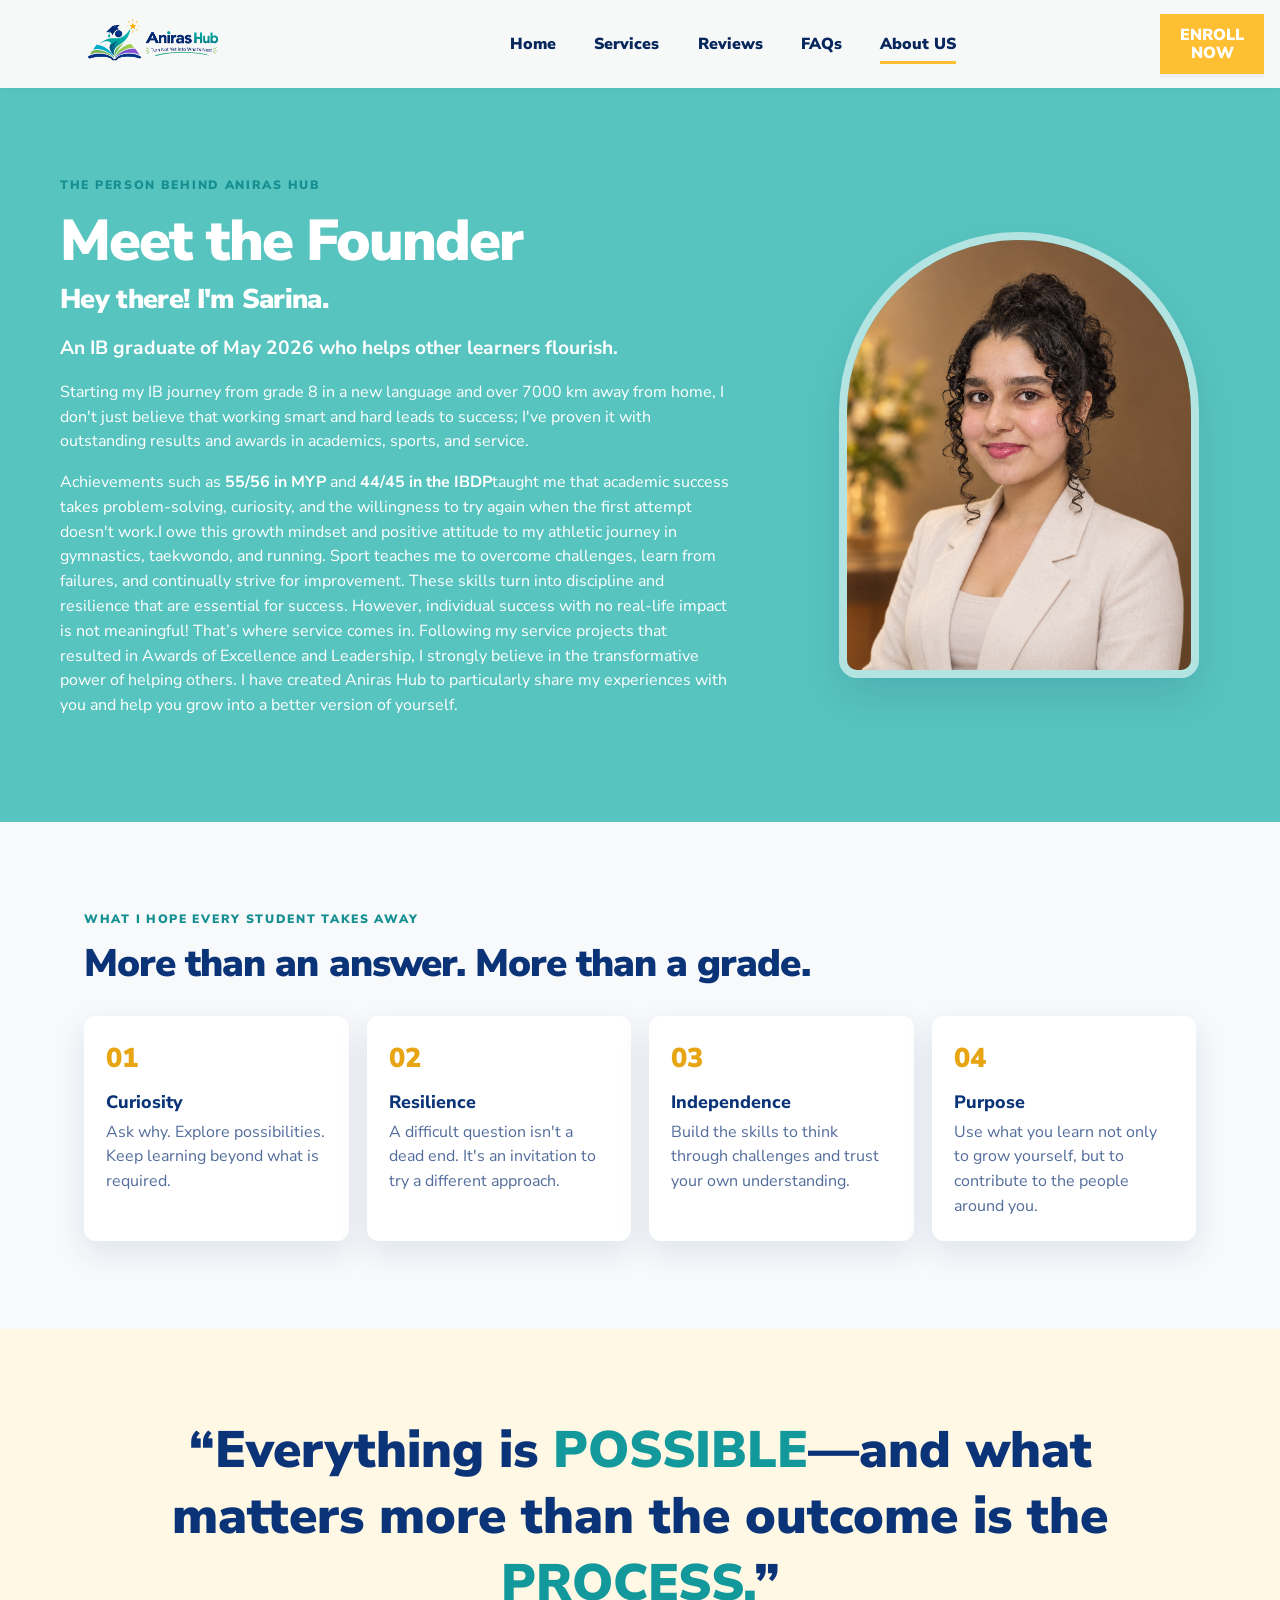
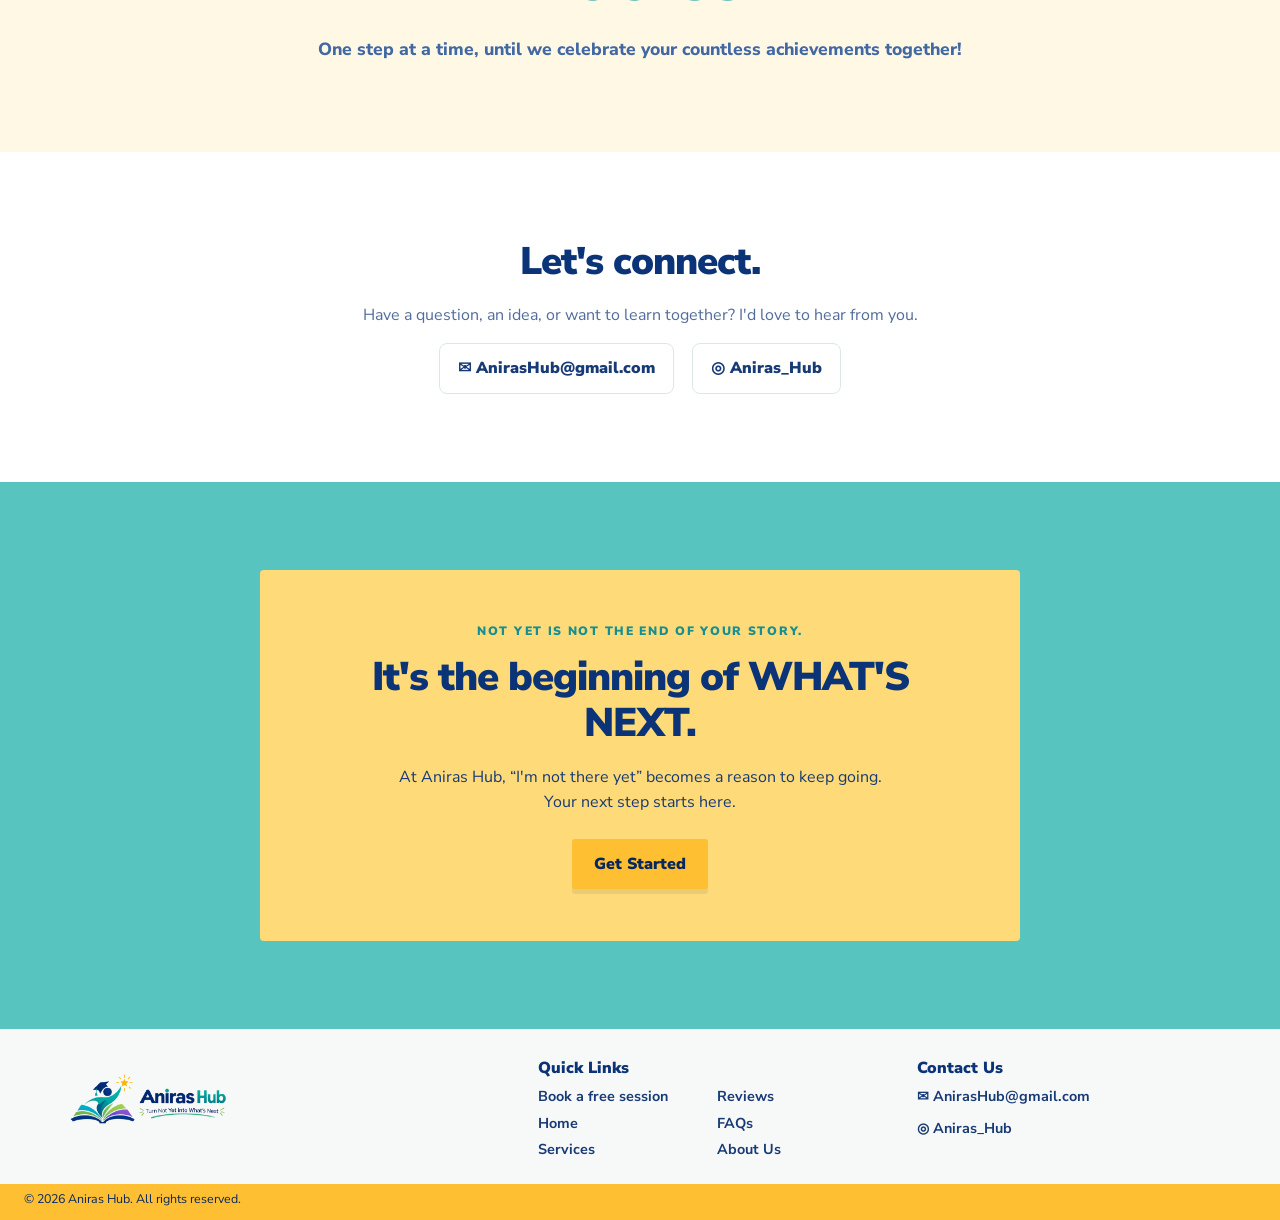
==== about.html @ 573480e0 "Update about.html" ====
<!doctype html>
<html lang="en"><head><meta charset="utf-8"><meta name="viewport" content="width=device-width, initial-scale=1"><meta name="description" content="Meet Sarina, founder of Aniras Hub, and discover the values behind the learning platform."><title>About Us | Aniras Hub</title><link rel="icon" href="assets/aniras-hub-logo.png"><link rel="preconnect" href="https://fonts.googleapis.com"><link rel="preconnect" href="https://fonts.gstatic.com" crossorigin><link href="https://fonts.googleapis.com/css2?family=Nunito+Sans:wght@400;500;600;700;800;900&display=swap" rel="stylesheet"><link rel="stylesheet" href="styles.css"><script src="script.js" defer></script></head><body><div id="site-header"></div><main>
<section class="about-hero section-pad"><div class="about-hero-copy"><p class="eyebrow">THE PERSON BEHIND ANIRAS HUB</p><h1>Meet the Founder</h1><h2>Hey there! I'm Sarina.</h2><p class="lead">An IB graduate of May 2026 who helps other learners flourish.</p><p>Starting my IB journey from grade 8 in a new language and over 7000 km away from home, I don't just believe that working smart and hard leads to success; I've proven it with outstanding results and awards in academics, sports, and service.</p><p>Achievements such as <strong>55/56 in MYP</strong> and <strong>44/45 in the IBDP</strong>taught me that academic success takes problem-solving, curiosity, and the willingness to try again when the first attempt doesn't work.I owe this growth mindset and positive attitude to my athletic journey in gymnastics, taekwondo, and running. Sport teaches me to overcome challenges, learn from failures, and continually strive for improvement. These skills turn into discipline and resilience that are essential for success. However, individual success with no real-life impact is not meaningful! That’s where service comes in. Following my service projects that resulted in Awards of Excellence and Leadership, I strongly believe in the transformative power of helping others. I have created Aniras Hub to particularly share my experiences with you and help you grow into a better version of yourself.</p></div><div class="founder-photo-frame"><!-- FOUNDER PHOTO: replace assets/founder-sarina.png with your preferred photo, or update this src. --><img src="assets/founder-sarina.png" alt="Sarina, founder of Aniras Hub"></div></section>
<section class="values-section section-pad"><div class="container"><p class="eyebrow">WHAT I HOPE EVERY STUDENT TAKES AWAY</p><h2>More than an answer. More than a grade.</h2><div class="values-grid"><article><span>01</span><h3>Curiosity</h3><p>Ask why. Explore possibilities. Keep learning beyond what is required.</p></article><article><span>02</span><h3>Resilience</h3><p>A difficult question isn't a dead end. It's an invitation to try a different approach.</p></article><article><span>03</span><h3>Independence</h3><p>Build the skills to think through challenges and trust your own understanding.</p></article><article><span>04</span><h3>Purpose</h3><p>Use what you learn not only to grow yourself, but to contribute to the people around you.</p></article></div></div></section>
<section class="quote-section section-pad"><div class="container"><p class="quote-large">“Everything is <span>POSSIBLE</span>—and what matters more than the outcome is the <span>PROCESS.</span>”</p><p class="quote-small">One step at a time, until we celebrate your countless achievements together!</p></div></section>
<section class="about-contact section-pad"><div class="container"><h2>Let's connect.</h2><p>Have a question, an idea, or want to learn together? I'd love to hear from you.</p><div class="contact-links"><a href="mailto:AnirasHub@gmail.com">✉ AnirasHub@gmail.com</a><a href="https://www.instagram.com/Aniras_Hub/" target="_blank" rel="noopener">◎ Aniras_Hub</a></div></div></section>
<section class="about-final-cta section-pad"><div class="cta-panel"><p class="eyebrow">NOT YET IS NOT THE END OF YOUR STORY.</p><h2>It's the beginning of WHAT'S NEXT.</h2><p>At Aniras Hub, “I'm not there yet” becomes a reason to keep going.<br> Your next step starts here.</p><a class="button button-yellow" href="https://forms.gle/1qeqk1FDT8qyGmPd8" target="_blank" rel="noopener">Get Started</a></div></section>
</main><div id="site-footer"></div></body></html>
---- styles.css ----
:root{--navy:#0b3478;--navy-dark:#08285d;--teal:#58c4bf;--teal-dark:#168f92;--yellow:#ffbf32;--yellow-hover:#e9a90e;--paper:#f7f8f8;--white:#fff;--ink:#183b76;--muted:#506b9b;--line:#dce7e8;--shadow:0 12px 32px rgba(9,47,104,.10);--radius:18px}*{box-sizing:border-box}html{scroll-behavior:smooth;scroll-padding-top:100px}body{margin:0;font-family:'Nunito Sans',Arial,sans-serif;color:var(--ink);line-height:1.55;background:#fff}img{max-width:100%;display:block}a{color:inherit}h1,h2,h3,p{margin-top:0}h1,h2,h3{line-height:1.16;color:var(--navy)}h1{font-size:clamp(2.25rem,4.5vw,4.25rem);font-weight:900;letter-spacing:-.035em;margin-bottom:1.2rem}h2{font-size:clamp(1.8rem,3vw,2.8rem);font-weight:900;letter-spacing:-.025em;margin-bottom:1.15rem}h3{font-size:1.12rem;font-weight:800;margin-bottom:.4rem}p{margin-bottom:1rem}.container{width:min(1160px,calc(100% - 48px));margin-inline:auto}.section-pad{padding:clamp(48px,7vw,88px) max(24px,calc((100vw - 1160px)/2))}.eyebrow{font-size:.76rem;letter-spacing:.14em;font-weight:900;color:var(--teal-dark);margin-bottom:.8rem}.eyebrow-light{color:#fff}.lead{font-size:1.2rem;font-weight:700}.button{display:inline-flex;justify-content:center;align-items:center;gap:.5rem;padding:13px 20px;border-radius:3px;font-weight:900;text-decoration:none;text-align:center;line-height:1.25;transition:background .2s ease,transform .2s ease,box-shadow .2s ease;border:2px solid transparent;cursor:pointer}.button:hover,.button:focus-visible{transform:translateY(-2px)}.button-yellow{background:var(--yellow);color:var(--navy-dark);box-shadow:0 5px 0 rgba(8,40,93,.08)}.button-yellow:hover,.button-yellow:focus-visible{background:var(--yellow-hover)}.button-outline{border-color:rgba(255,255,255,.9);color:#fff;background:transparent}.button-outline:hover,.button-outline:focus-visible{background:rgba(255,255,255,.16)}.button-row{display:flex;gap:12px;flex-wrap:wrap;margin-top:1.6rem}
/* Shared header and footer are inserted by script.js. */
.site-header{background:var(--paper);position:sticky;top:0;z-index:50;box-shadow:0 2px 8px rgba(0,0,0,.025)}.nav-inner{width:min(1280px,calc(100% - 32px));min-height:88px;margin:auto;display:flex;align-items:center;justify-content:space-between;gap:24px}.brand{display:flex;align-items:center;flex:0 1 290px;min-width:145px}.brand img{width:100%;max-width:275px;max-height:76px;object-fit:contain}.nav-links{display:flex;align-items:center;gap:clamp(16px,3vw,42px)}.nav-links a{position:relative;text-decoration:none;color:var(--navy-dark);font-size:1rem;font-weight:900;padding:12px 0;white-space:nowrap}.nav-links a::after{content:"";position:absolute;left:0;right:0;bottom:4px;height:3px;background:var(--yellow);transform:scaleX(0);transform-origin:left;transition:transform .2s ease}.nav-links a:hover::after,.nav-links a:focus-visible::after,.nav-links a[aria-current="page"]::after{transform:scaleX(1)}.nav-enroll{background:var(--yellow);color:#fff;text-decoration:none;font-weight:900;line-height:1.15;text-align:center;padding:12px 16px;min-width:104px;transition:background .2s ease;box-shadow:0 4px 0 rgba(8,40,93,.04)}.nav-enroll:hover,.nav-enroll:focus-visible{background:var(--yellow-hover)}.menu-toggle{display:none;background:none;border:0;color:var(--navy);font-size:1.8rem;cursor:pointer}.site-footer{background:var(--paper);border-bottom:6px solid var(--yellow)}.footer-inner{width:min(1280px,calc(100% - 48px));margin:auto;display:grid;grid-template-columns:1.4fr 1fr 1fr;gap:40px;padding:30px 0 24px;align-items:start}.footer-brand img{width:250px;max-height:90px;object-fit:contain}.footer-column h2{font-size:1rem;margin:0 0 8px;letter-spacing:0}.footer-links{display:grid;grid-template-columns:repeat(2,minmax(100px,1fr));gap:4px 18px}.footer-column a{font-size:.9rem;text-decoration:none;font-weight:700}.footer-column a:hover{text-decoration:underline;color:var(--teal-dark)}.contact-list{display:grid;gap:9px}.copyright{background:var(--yellow);color:var(--navy-dark);font-size:.78rem;padding:5px max(24px,calc((100vw - 1280px)/2));margin:0}
/* Home */.hero{background:var(--teal);color:#fff;position:relative;overflow:hidden}.home-hero{min-height:445px;display:grid;grid-template-columns:1.15fr .85fr;align-items:center;padding:58px max(24px,calc((100vw - 1200px)/2));gap:20px}.hero-copy{position:relative;z-index:2;max-width:700px}.hero-copy h1{color:#fff;font-size:clamp(2.2rem,4.2vw,3.7rem)}.hero-copy h1 span{color:#fff}.hero-copy p{max-width:650px}.hero-emphasis{font-size:1.08rem;font-weight:800;margin-top:1.35rem}.hero-photo-wrap{position:relative;align-self:stretch;min-height:330px;margin-right:calc((min(1200px,100vw - 48px) - 100vw)/2);overflow:hidden}.hero-photo-wrap::before{content:"";position:absolute;inset:0;z-index:1;pointer-events:none;background:linear-gradient(90deg,var(--teal) 0%,rgba(88,196,191,.68) 13%,rgba(88,196,191,.08) 48%,rgba(88,196,191,.05) 80%,var(--teal) 100%),linear-gradient(0deg,rgba(88,196,191,.35),transparent 30%,transparent 70%,rgba(88,196,191,.25))}.hero-photo{width:100%;height:100%;position:absolute;inset:0;object-fit:cover;object-position:center;mix-blend-mode:multiply;opacity:.94}.split-section{display:grid;grid-template-columns:1fr 1fr;gap:clamp(36px,8vw,100px);width:min(1160px,100%);margin:auto}.split-section h2{font-size:clamp(2rem,3.2vw,2.8rem)}.audience-item{margin:0 0 1.25rem}.audience-item h3{color:#2857a0;margin-bottom:.15rem}.audience-item p,.steps p{color:#3f67a5;margin-bottom:0;line-height:1.45}.section-intro{color:#f0a915;font-weight:700}.steps{padding:0;margin:20px 0 24px;list-style:none;display:grid;gap:20px}.steps li{display:grid;grid-template-columns:30px 1fr;gap:12px}.step-number{background:var(--navy);color:#fff;font-weight:900;font-size:1.1rem;text-align:center;height:30px;line-height:30px}.steps h3{color:#2857a0;margin-bottom:.2rem}.benefits-section{background:var(--teal);color:#fff}.benefits-section h2{color:#fff}.benefit-grid{display:grid;grid-template-columns:repeat(4,1fr);gap:18px;margin:26px 0 20px}.benefit-card{background:#fff;color:#3e65a0;padding:22px 18px 24px;text-align:center;min-height:210px;box-shadow:0 6px 18px rgba(8,40,93,.05)}.benefit-card h3{font-size:1.02rem;min-height:48px}.benefit-card p{margin-bottom:0;line-height:1.45}.benefit-icon{display:block;font-size:1.65rem;margin-bottom:8px}.tutor-link{font-weight:800;margin:14px 10px 4px}.tutor-link a{color:#fff;text-decoration:underline;text-decoration-color:var(--yellow);text-decoration-thickness:2px}.brand-line{font-weight:800;margin:0 10px}.final-cta{display:flex;align-items:center;justify-content:space-between;gap:30px}.final-cta h2{margin-bottom:12px}.final-cta p{margin-bottom:0}.final-cta .eyebrow{color:#e7a514}
/* Services */.page-hero{background:var(--teal);color:white;text-align:center;padding:65px 24px 72px}.page-hero h1{color:white;max-width:900px;margin-inline:auto}.page-hero>p:not(.eyebrow){max-width:750px;margin-inline:auto;font-size:1.08rem}.services-grid{display:grid;grid-template-columns:repeat(3,1fr);gap:24px;align-items:stretch}.service-card{background:#fff6d9;border:1px solid #f7d36b;border-radius:12px;padding:26px 25px;box-shadow:var(--shadow)}.service-card-head{display:flex;gap:10px;align-items:center;border-bottom:2px solid var(--yellow);padding-bottom:15px;margin-bottom:15px}.service-card-head>span{font-size:1.6rem}.service-card h2{font-size:1.25rem;margin:0}.service-card ul{margin:0;padding-left:22px;color:#345d9d}.service-card li{padding:3px 0}.support-cta{background:var(--teal);text-align:center;color:#fff}.support-cta h2{color:#fff}.support-cta p:not(.eyebrow){max-width:780px;margin:0 auto 24px}
/* Reviews */.review-hero{background:var(--teal);text-align:center;color:#fff;padding:68px 24px 76px}.review-hero h1{color:#fff}.review-hero p:not(.eyebrow){max-width:720px;margin:0 auto 8px}.review-carousel-section{max-width:1200px;margin:auto}.carousel-heading{display:flex;justify-content:space-between;align-items:end;gap:20px;margin-bottom:24px}.carousel-heading h2{margin-bottom:0}.carousel-controls{display:flex;gap:10px}.arrow-button{width:46px;height:46px;border:2px solid var(--navy);border-radius:50%;background:#fff;color:var(--navy);font-size:1.5rem;cursor:pointer;transition:background .2s,color .2s}.arrow-button:hover,.arrow-button:focus-visible{background:var(--navy);color:#fff}.review-viewport{overflow:hidden;touch-action:pan-y;cursor:grab}.review-viewport:active{cursor:grabbing}.review-track{display:grid;grid-template-columns:repeat(2,minmax(0,1fr));gap:24px;transition:transform .42s ease}.review-card{position:relative;border:2px dashed var(--teal);border-radius:18px;padding:34px 32px;min-height:250px;background:#fff;box-shadow:var(--shadow);display:flex;flex-direction:column;justify-content:center}.quote-mark{position:absolute;top:2px;left:16px;font-family:Georgia,serif;font-size:4rem;color:var(--teal);line-height:1}.review-card>p:not(.review-author){font-size:1.08rem;line-height:1.65}.review-author{font-weight:900;color:var(--navy);margin:8px 0 0 auto}.review-placeholder{background:#f7fbfb}.review-placeholder h3{font-size:1.4rem;margin-top:22px}.review-placeholder a{color:var(--navy);font-weight:900}.carousel-hint{font-size:.86rem;color:var(--muted);margin-top:14px}.review-invite{background:var(--teal);color:#fff;text-align:center}.review-invite h2{color:#fff}.review-invite p:not(.eyebrow){max-width:650px;margin:0 auto 24px}.review-bottom-cta{text-align:center}.review-bottom-cta h2{max-width:760px;margin-inline:auto}.review-bottom-cta p{margin-bottom:22px}
/* FAQs */.faq-hero{background:var(--teal);text-align:center;color:#fff;padding:62px 24px 55px}.faq-hero h1{color:#fff}.faq-list{max-width:960px;padding-top:44px;padding-bottom:80px}.faq-item{border-bottom:1px solid rgba(9,52,120,.14);padding:8px 0}.faq-item summary{cursor:pointer;list-style:none;position:relative;display:block;padding:12px 44px 12px 16px;background:#fff8e5;color:var(--navy);font-weight:900;border-radius:12px;transition:background .2s}.faq-item summary::-webkit-details-marker{display:none}.faq-item summary::after{content:"+";position:absolute;right:16px;top:50%;transform:translateY(-50%);font-size:1.45rem;color:#c28a00}.faq-item[open] summary{background:var(--yellow)}.faq-item[open] summary::after{content:"−"}.faq-answer{padding:16px 20px 18px;color:#3e6195}.faq-answer p:last-child{margin-bottom:0}.faq-answer a{color:var(--navy);font-weight:900;text-decoration-color:var(--yellow);text-decoration-thickness:2px}
/* About */.about-hero{background:var(--teal);color:#fff;display:grid;grid-template-columns:1.25fr .75fr;align-items:center;gap:clamp(32px,7vw,90px)}.about-hero h1,.about-hero h2{color:#fff}.about-hero h1{margin-bottom:.6rem}.about-hero h2{font-size:1.7rem}.about-hero p{max-width:740px}.founder-photo-frame{border:8px solid rgba(255,255,255,.55);border-radius:180px 180px 18px 18px;overflow:hidden;max-width:360px;justify-self:center;box-shadow:0 20px 40px rgba(8,40,93,.12)}.founder-photo-frame img{width:100%;aspect-ratio:4/5;object-fit:cover;object-position:center top}.about-story{background:#fff}.narrow-copy{max-width:850px}.narrow-copy h2{max-width:650px}.narrow-copy p{font-size:1.07rem;color:#3e6195}.quote-section{background:#fff8e5;text-align:center}.quote-large{font-size:clamp(1.8rem,4vw,3.2rem);font-weight:900;color:var(--navy);line-height:1.3;max-width:950px;margin:0 auto 20px}.quote-large span{color:#13999b}.quote-small{font-size:1.1rem;font-weight:800;color:#4168a3;margin-bottom:0}.values-section{background:#f7f9fb}.values-grid{display:grid;grid-template-columns:repeat(4,1fr);gap:18px;margin-top:30px}.values-grid article{background:#fff;border-radius:12px;padding:22px;box-shadow:var(--shadow)}.values-grid article>span{color:#e7a514;font-size:1.7rem;font-weight:900}.values-grid h3{margin-top:12px}.values-grid p{color:#526c9b;margin-bottom:0}.about-contact{text-align:center}.about-contact p{color:#526c9b}.contact-links{display:flex;justify-content:center;gap:18px;flex-wrap:wrap}.contact-links a{font-weight:900;text-decoration:none;border:1px solid var(--line);padding:12px 18px;border-radius:8px}.contact-links a:hover{background:#f3f9f9}.about-final-cta{background:var(--teal);text-align:center}.cta-panel{max-width:760px;margin:auto;background:#ffda78;padding:clamp(28px,5vw,52px);border-radius:4px}.cta-panel h2{font-size:clamp(1.7rem,3.5vw,2.5rem)}.cta-panel p:not(.eyebrow){max-width:580px;margin:0 auto 24px}
@media(max-width:950px){.nav-inner{min-height:76px}.brand{flex-basis:220px}.brand img{max-width:220px}.nav-links{gap:18px}.nav-links a{font-size:.92rem}.home-hero{grid-template-columns:1fr .72fr}.hero-photo-wrap{margin-right:-24px}.benefit-grid{grid-template-columns:repeat(2,1fr)}.services-grid{gap:14px}.service-card{padding:20px 18px}.footer-inner{grid-template-columns:1fr 1fr}.footer-brand{grid-column:1/-1}.footer-brand img{max-width:220px}.values-grid{grid-template-columns:repeat(2,1fr)}}
@media(max-width:700px){.container{width:min(100% - 36px,560px)}.nav-inner{width:calc(100% - 28px);min-height:72px;gap:10px}.brand{flex:1 1 auto;max-width:220px}.brand img{max-width:200px;max-height:62px}.menu-toggle{display:block;order:3}.nav-enroll{font-size:.78rem;min-width:84px;padding:10px}.nav-links{display:none;position:absolute;top:100%;left:0;right:0;background:var(--paper);padding:12px 22px 22px;box-shadow:0 12px 18px rgba(0,0,0,.08);flex-direction:column;align-items:stretch;gap:0}.nav-links.is-open{display:flex}.nav-links a{padding:13px 4px;font-size:1rem}.nav-links a::after{bottom:6px;right:auto;width:54px}.home-hero{display:flex;flex-direction:column;align-items:stretch;padding:42px 22px 0;gap:22px}.hero-copy h1{font-size:clamp(2.1rem,9vw,3rem)}.hero-photo-wrap{height:260px;min-height:260px;margin:0 -22px}.hero-photo-wrap::before{background:linear-gradient(180deg,var(--teal) 0%,rgba(88,196,191,.08) 28%,rgba(88,196,191,.02) 65%,var(--teal) 100%),linear-gradient(90deg,rgba(88,196,191,.15),transparent 20%,transparent 80%,rgba(88,196,191,.15))}.hero-photo{mix-blend-mode:multiply}.button-row{align-items:stretch}.button-row .button{flex:1 1 190px}.split-section{grid-template-columns:1fr;gap:38px;padding:46px 22px}.benefits-section{padding:46px 22px}.benefit-grid{grid-template-columns:1fr 1fr;gap:12px}.benefit-card{padding:18px 12px;min-height:0}.benefit-card h3{font-size:.96rem;min-height:0}.final-cta{align-items:flex-start;flex-direction:column;padding:48px 22px}.footer-inner{width:calc(100% - 36px);grid-template-columns:1fr 1fr;gap:24px 16px;padding:26px 0}.footer-brand{grid-column:1/-1}.footer-brand img{max-width:205px}.footer-links{grid-template-columns:1fr;gap:7px}.footer-column h2{font-size:.98rem}.footer-column a{font-size:.83rem;overflow-wrap:anywhere}.copyright{padding:6px 18px}.page-hero,.review-hero{padding:48px 20px}.services-grid{grid-template-columns:1fr;padding-top:34px;padding-bottom:42px}.service-card{padding:24px}.support-cta{padding:48px 22px}.carousel-heading{align-items:start}.carousel-heading h2{font-size:1.7rem}.review-track{grid-template-columns:repeat(2, minmax(82vw,1fr));gap:14px}.review-card{padding:34px 22px 24px;min-height:285px}.review-card>p:not(.review-author){font-size:1rem}.review-carousel-section{padding:46px 18px}.arrow-button{width:40px;height:40px}.review-invite,.review-bottom-cta{padding:48px 22px}.faq-list{padding:30px 18px 58px}.faq-item summary{font-size:.96rem;padding:13px 42px 13px 13px}.faq-answer{padding:14px 12px}.about-hero{grid-template-columns:1fr;padding:46px 22px;gap:26px}.about-hero-copy{order:1}.founder-photo-frame{order:0;width:min(250px,75%)}.about-story,.quote-section,.values-section,.about-contact,.about-final-cta{padding:46px 22px}.values-grid{grid-template-columns:1fr}.contact-links{flex-direction:column;align-items:stretch}.cta-panel{padding:30px 20px}}
@media(prefers-reduced-motion:reduce){html{scroll-behavior:auto}*,*::before,*::after{transition:none!important;animation:none!important}}
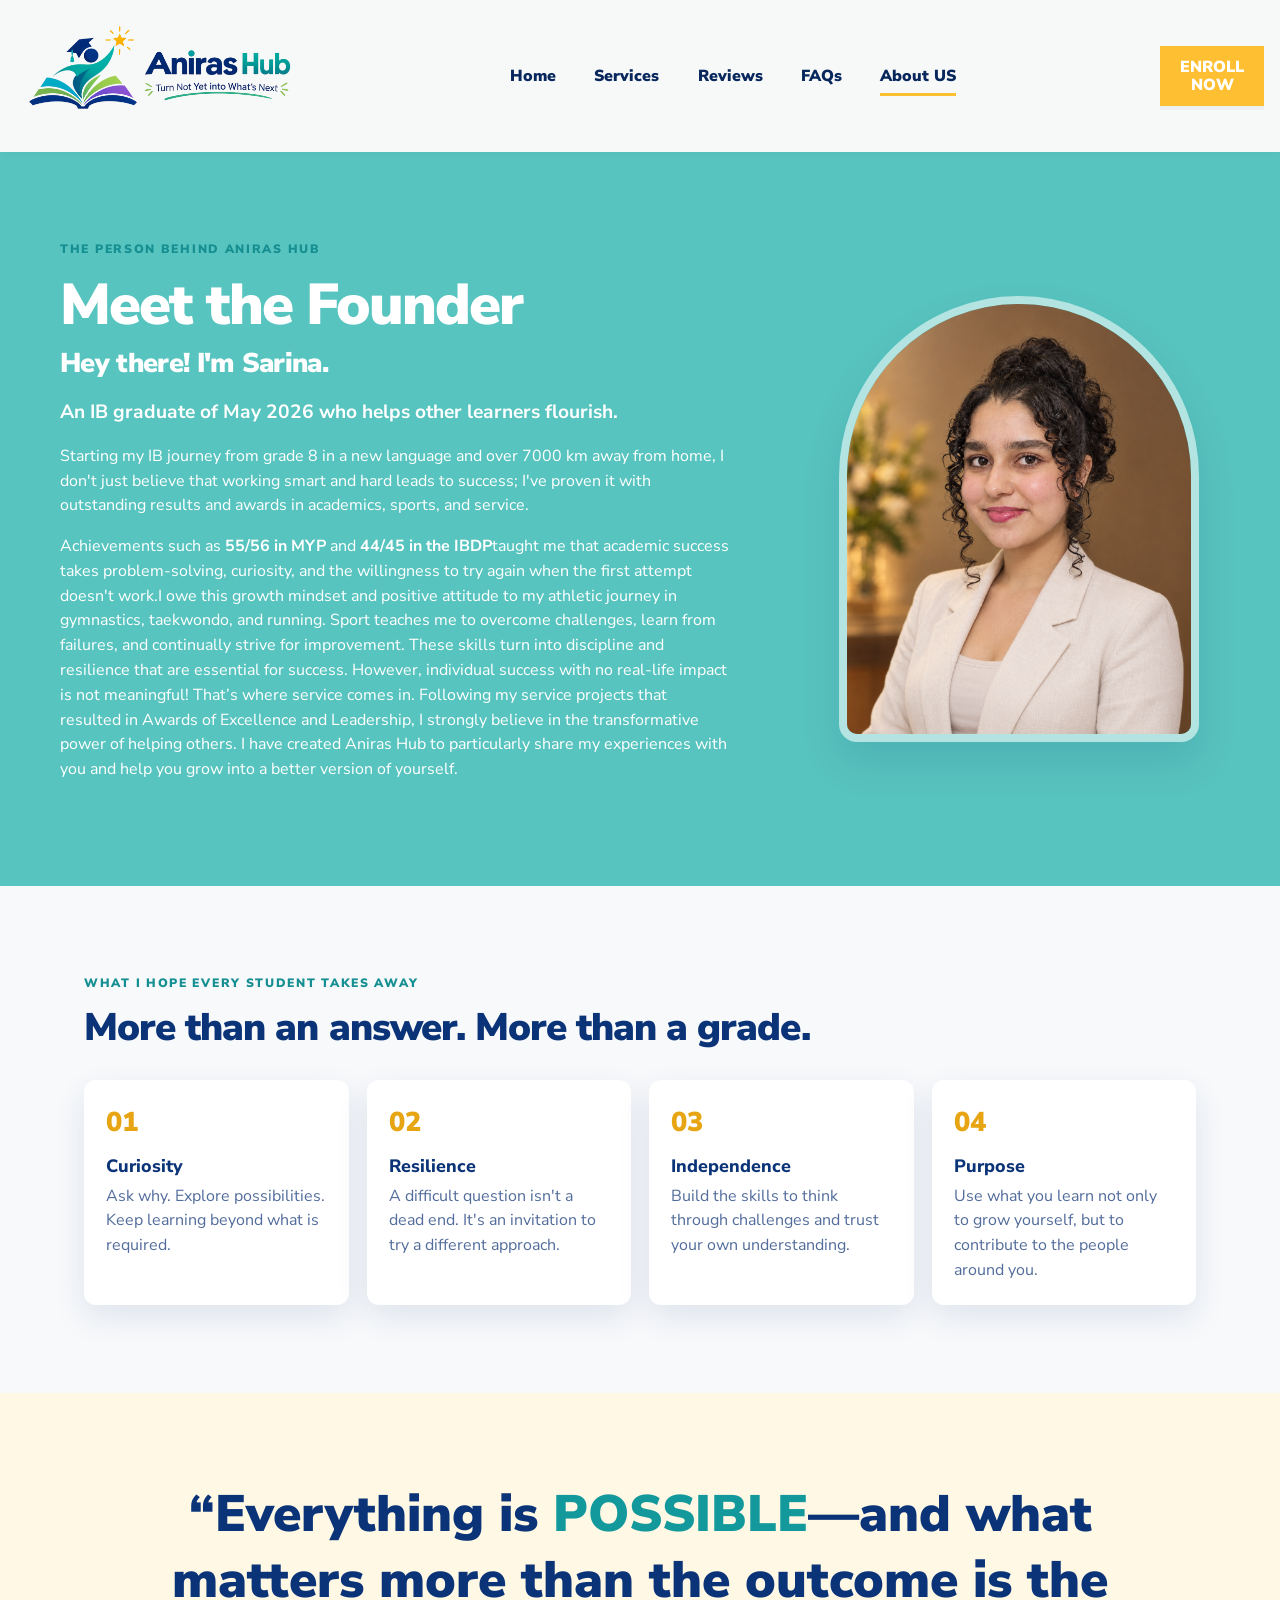
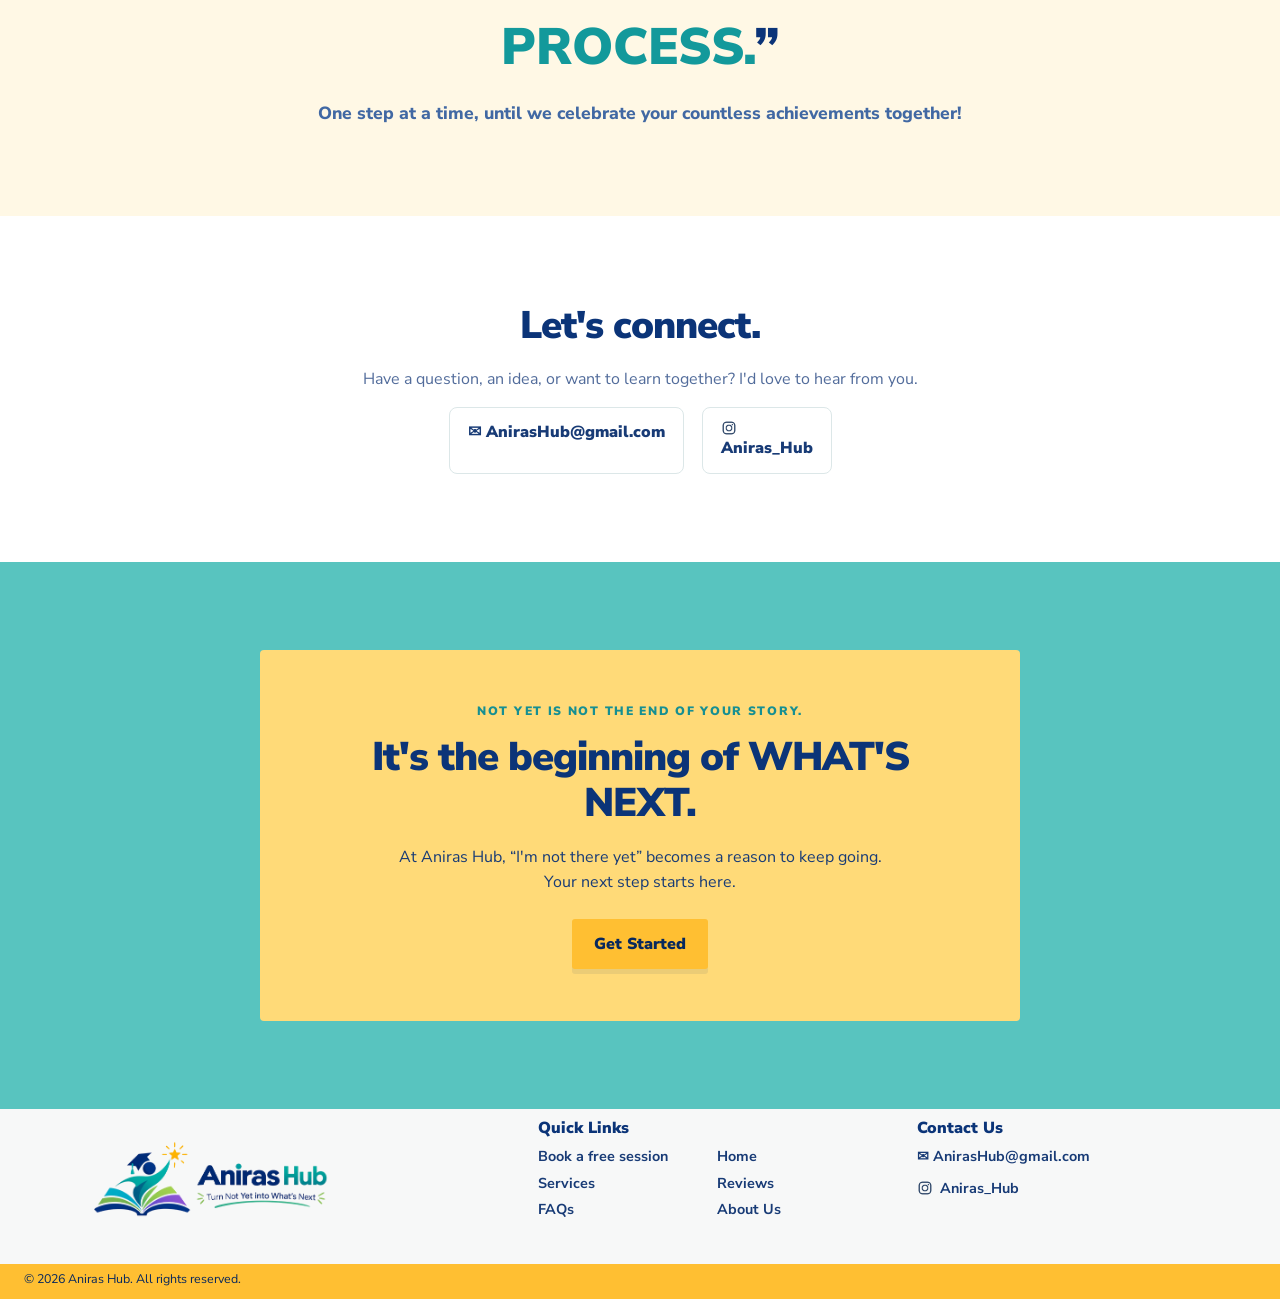
==== commit fc56c194: "Update about.html" ====
--- a/about.html
+++ b/about.html
@@ -3,6 +3,32 @@
 <section class="about-hero section-pad"><div class="about-hero-copy"><p class="eyebrow">THE PERSON BEHIND ANIRAS HUB</p><h1>Meet the Founder</h1><h2>Hey there! I'm Sarina.</h2><p class="lead">An IB graduate of May 2026 who helps other learners flourish.</p><p>Starting my IB journey from grade 8 in a new language and over 7000 km away from home, I don't just believe that working smart and hard leads to success; I've proven it with outstanding results and awards in academics, sports, and service.</p><p>Achievements such as <strong>55/56 in MYP</strong> and <strong>44/45 in the IBDP</strong>taught me that academic success takes problem-solving, curiosity, and the willingness to try again when the first attempt doesn't work.I owe this growth mindset and positive attitude to my athletic journey in gymnastics, taekwondo, and running. Sport teaches me to overcome challenges, learn from failures, and continually strive for improvement. These skills turn into discipline and resilience that are essential for success. However, individual success with no real-life impact is not meaningful! That’s where service comes in. Following my service projects that resulted in Awards of Excellence and Leadership, I strongly believe in the transformative power of helping others. I have created Aniras Hub to particularly share my experiences with you and help you grow into a better version of yourself.</p></div><div class="founder-photo-frame"><!-- FOUNDER PHOTO: replace assets/founder-sarina.png with your preferred photo, or update this src. --><img src="assets/founder-sarina.png" alt="Sarina, founder of Aniras Hub"></div></section>
 <section class="values-section section-pad"><div class="container"><p class="eyebrow">WHAT I HOPE EVERY STUDENT TAKES AWAY</p><h2>More than an answer. More than a grade.</h2><div class="values-grid"><article><span>01</span><h3>Curiosity</h3><p>Ask why. Explore possibilities. Keep learning beyond what is required.</p></article><article><span>02</span><h3>Resilience</h3><p>A difficult question isn't a dead end. It's an invitation to try a different approach.</p></article><article><span>03</span><h3>Independence</h3><p>Build the skills to think through challenges and trust your own understanding.</p></article><article><span>04</span><h3>Purpose</h3><p>Use what you learn not only to grow yourself, but to contribute to the people around you.</p></article></div></div></section>
 <section class="quote-section section-pad"><div class="container"><p class="quote-large">“Everything is <span>POSSIBLE</span>—and what matters more than the outcome is the <span>PROCESS.</span>”</p><p class="quote-small">One step at a time, until we celebrate your countless achievements together!</p></div></section>
-<section class="about-contact section-pad"><div class="container"><h2>Let's connect.</h2><p>Have a question, an idea, or want to learn together? I'd love to hear from you.</p><div class="contact-links"><a href="mailto:AnirasHub@gmail.com">✉ AnirasHub@gmail.com</a><a href="https://www.instagram.com/Aniras_Hub/" target="_blank" rel="noopener">◎ Aniras_Hub</a></div></div></section>
+
+  
+<section class="about-contact section-pad">
+    <div class="container">
+        <h2>Let's connect.</h2>
+        <p>Have a question, an idea, or want to learn together? I'd love to hear from you.</p>
+
+        <div class="contact-links">
+            <a href="mailto:AnirasHub@gmail.com">
+                ✉ AnirasHub@gmail.com
+            </a>
+
+            <a href="https://www.instagram.com/Aniras_Hub/"
+               target="_blank"
+               rel="noopener">
+                <img
+                    src="assets/insta-logo.png"
+                    alt=""
+                    class="instagram-icon"
+                >
+                <span>Aniras_Hub</span>
+            </a>
+        </div>
+    </div>
+</section>
+
+  
 <section class="about-final-cta section-pad"><div class="cta-panel"><p class="eyebrow">NOT YET IS NOT THE END OF YOUR STORY.</p><h2>It's the beginning of WHAT'S NEXT.</h2><p>At Aniras Hub, “I'm not there yet” becomes a reason to keep going.<br> Your next step starts here.</p><a class="button button-yellow" href="https://forms.gle/1qeqk1FDT8qyGmPd8" target="_blank" rel="noopener">Get Started</a></div></section>
 </main><div id="site-footer"></div></body></html>
--- a/styles.css
+++ b/styles.css
@@ -1,11 +1,1387 @@
-:root{--navy:#0b3478;--navy-dark:#08285d;--teal:#58c4bf;--teal-dark:#168f92;--yellow:#ffbf32;--yellow-hover:#e9a90e;--paper:#f7f8f8;--white:#fff;--ink:#183b76;--muted:#506b9b;--line:#dce7e8;--shadow:0 12px 32px rgba(9,47,104,.10);--radius:18px}*{box-sizing:border-box}html{scroll-behavior:smooth;scroll-padding-top:100px}body{margin:0;font-family:'Nunito Sans',Arial,sans-serif;color:var(--ink);line-height:1.55;background:#fff}img{max-width:100%;display:block}a{color:inherit}h1,h2,h3,p{margin-top:0}h1,h2,h3{line-height:1.16;color:var(--navy)}h1{font-size:clamp(2.25rem,4.5vw,4.25rem);font-weight:900;letter-spacing:-.035em;margin-bottom:1.2rem}h2{font-size:clamp(1.8rem,3vw,2.8rem);font-weight:900;letter-spacing:-.025em;margin-bottom:1.15rem}h3{font-size:1.12rem;font-weight:800;margin-bottom:.4rem}p{margin-bottom:1rem}.container{width:min(1160px,calc(100% - 48px));margin-inline:auto}.section-pad{padding:clamp(48px,7vw,88px) max(24px,calc((100vw - 1160px)/2))}.eyebrow{font-size:.76rem;letter-spacing:.14em;font-weight:900;color:var(--teal-dark);margin-bottom:.8rem}.eyebrow-light{color:#fff}.lead{font-size:1.2rem;font-weight:700}.button{display:inline-flex;justify-content:center;align-items:center;gap:.5rem;padding:13px 20px;border-radius:3px;font-weight:900;text-decoration:none;text-align:center;line-height:1.25;transition:background .2s ease,transform .2s ease,box-shadow .2s ease;border:2px solid transparent;cursor:pointer}.button:hover,.button:focus-visible{transform:translateY(-2px)}.button-yellow{background:var(--yellow);color:var(--navy-dark);box-shadow:0 5px 0 rgba(8,40,93,.08)}.button-yellow:hover,.button-yellow:focus-visible{background:var(--yellow-hover)}.button-outline{border-color:rgba(255,255,255,.9);color:#fff;background:transparent}.button-outline:hover,.button-outline:focus-visible{background:rgba(255,255,255,.16)}.button-row{display:flex;gap:12px;flex-wrap:wrap;margin-top:1.6rem}
-/* Shared header and footer are inserted by script.js. */
-.site-header{background:var(--paper);position:sticky;top:0;z-index:50;box-shadow:0 2px 8px rgba(0,0,0,.025)}.nav-inner{width:min(1280px,calc(100% - 32px));min-height:88px;margin:auto;display:flex;align-items:center;justify-content:space-between;gap:24px}.brand{display:flex;align-items:center;flex:0 1 290px;min-width:145px}.brand img{width:100%;max-width:275px;max-height:76px;object-fit:contain}.nav-links{display:flex;align-items:center;gap:clamp(16px,3vw,42px)}.nav-links a{position:relative;text-decoration:none;color:var(--navy-dark);font-size:1rem;font-weight:900;padding:12px 0;white-space:nowrap}.nav-links a::after{content:"";position:absolute;left:0;right:0;bottom:4px;height:3px;background:var(--yellow);transform:scaleX(0);transform-origin:left;transition:transform .2s ease}.nav-links a:hover::after,.nav-links a:focus-visible::after,.nav-links a[aria-current="page"]::after{transform:scaleX(1)}.nav-enroll{background:var(--yellow);color:#fff;text-decoration:none;font-weight:900;line-height:1.15;text-align:center;padding:12px 16px;min-width:104px;transition:background .2s ease;box-shadow:0 4px 0 rgba(8,40,93,.04)}.nav-enroll:hover,.nav-enroll:focus-visible{background:var(--yellow-hover)}.menu-toggle{display:none;background:none;border:0;color:var(--navy);font-size:1.8rem;cursor:pointer}.site-footer{background:var(--paper);border-bottom:6px solid var(--yellow)}.footer-inner{width:min(1280px,calc(100% - 48px));margin:auto;display:grid;grid-template-columns:1.4fr 1fr 1fr;gap:40px;padding:30px 0 24px;align-items:start}.footer-brand img{width:250px;max-height:90px;object-fit:contain}.footer-column h2{font-size:1rem;margin:0 0 8px;letter-spacing:0}.footer-links{display:grid;grid-template-columns:repeat(2,minmax(100px,1fr));gap:4px 18px}.footer-column a{font-size:.9rem;text-decoration:none;font-weight:700}.footer-column a:hover{text-decoration:underline;color:var(--teal-dark)}.contact-list{display:grid;gap:9px}.copyright{background:var(--yellow);color:var(--navy-dark);font-size:.78rem;padding:5px max(24px,calc((100vw - 1280px)/2));margin:0}
-/* Home */.hero{background:var(--teal);color:#fff;position:relative;overflow:hidden}.home-hero{min-height:445px;display:grid;grid-template-columns:1.15fr .85fr;align-items:center;padding:58px max(24px,calc((100vw - 1200px)/2));gap:20px}.hero-copy{position:relative;z-index:2;max-width:700px}.hero-copy h1{color:#fff;font-size:clamp(2.2rem,4.2vw,3.7rem)}.hero-copy h1 span{color:#fff}.hero-copy p{max-width:650px}.hero-emphasis{font-size:1.08rem;font-weight:800;margin-top:1.35rem}.hero-photo-wrap{position:relative;align-self:stretch;min-height:330px;margin-right:calc((min(1200px,100vw - 48px) - 100vw)/2);overflow:hidden}.hero-photo-wrap::before{content:"";position:absolute;inset:0;z-index:1;pointer-events:none;background:linear-gradient(90deg,var(--teal) 0%,rgba(88,196,191,.68) 13%,rgba(88,196,191,.08) 48%,rgba(88,196,191,.05) 80%,var(--teal) 100%),linear-gradient(0deg,rgba(88,196,191,.35),transparent 30%,transparent 70%,rgba(88,196,191,.25))}.hero-photo{width:100%;height:100%;position:absolute;inset:0;object-fit:cover;object-position:center;mix-blend-mode:multiply;opacity:.94}.split-section{display:grid;grid-template-columns:1fr 1fr;gap:clamp(36px,8vw,100px);width:min(1160px,100%);margin:auto}.split-section h2{font-size:clamp(2rem,3.2vw,2.8rem)}.audience-item{margin:0 0 1.25rem}.audience-item h3{color:#2857a0;margin-bottom:.15rem}.audience-item p,.steps p{color:#3f67a5;margin-bottom:0;line-height:1.45}.section-intro{color:#f0a915;font-weight:700}.steps{padding:0;margin:20px 0 24px;list-style:none;display:grid;gap:20px}.steps li{display:grid;grid-template-columns:30px 1fr;gap:12px}.step-number{background:var(--navy);color:#fff;font-weight:900;font-size:1.1rem;text-align:center;height:30px;line-height:30px}.steps h3{color:#2857a0;margin-bottom:.2rem}.benefits-section{background:var(--teal);color:#fff}.benefits-section h2{color:#fff}.benefit-grid{display:grid;grid-template-columns:repeat(4,1fr);gap:18px;margin:26px 0 20px}.benefit-card{background:#fff;color:#3e65a0;padding:22px 18px 24px;text-align:center;min-height:210px;box-shadow:0 6px 18px rgba(8,40,93,.05)}.benefit-card h3{font-size:1.02rem;min-height:48px}.benefit-card p{margin-bottom:0;line-height:1.45}.benefit-icon{display:block;font-size:1.65rem;margin-bottom:8px}.tutor-link{font-weight:800;margin:14px 10px 4px}.tutor-link a{color:#fff;text-decoration:underline;text-decoration-color:var(--yellow);text-decoration-thickness:2px}.brand-line{font-weight:800;margin:0 10px}.final-cta{display:flex;align-items:center;justify-content:space-between;gap:30px}.final-cta h2{margin-bottom:12px}.final-cta p{margin-bottom:0}.final-cta .eyebrow{color:#e7a514}
-/* Services */.page-hero{background:var(--teal);color:white;text-align:center;padding:65px 24px 72px}.page-hero h1{color:white;max-width:900px;margin-inline:auto}.page-hero>p:not(.eyebrow){max-width:750px;margin-inline:auto;font-size:1.08rem}.services-grid{display:grid;grid-template-columns:repeat(3,1fr);gap:24px;align-items:stretch}.service-card{background:#fff6d9;border:1px solid #f7d36b;border-radius:12px;padding:26px 25px;box-shadow:var(--shadow)}.service-card-head{display:flex;gap:10px;align-items:center;border-bottom:2px solid var(--yellow);padding-bottom:15px;margin-bottom:15px}.service-card-head>span{font-size:1.6rem}.service-card h2{font-size:1.25rem;margin:0}.service-card ul{margin:0;padding-left:22px;color:#345d9d}.service-card li{padding:3px 0}.support-cta{background:var(--teal);text-align:center;color:#fff}.support-cta h2{color:#fff}.support-cta p:not(.eyebrow){max-width:780px;margin:0 auto 24px}
-/* Reviews */.review-hero{background:var(--teal);text-align:center;color:#fff;padding:68px 24px 76px}.review-hero h1{color:#fff}.review-hero p:not(.eyebrow){max-width:720px;margin:0 auto 8px}.review-carousel-section{max-width:1200px;margin:auto}.carousel-heading{display:flex;justify-content:space-between;align-items:end;gap:20px;margin-bottom:24px}.carousel-heading h2{margin-bottom:0}.carousel-controls{display:flex;gap:10px}.arrow-button{width:46px;height:46px;border:2px solid var(--navy);border-radius:50%;background:#fff;color:var(--navy);font-size:1.5rem;cursor:pointer;transition:background .2s,color .2s}.arrow-button:hover,.arrow-button:focus-visible{background:var(--navy);color:#fff}.review-viewport{overflow:hidden;touch-action:pan-y;cursor:grab}.review-viewport:active{cursor:grabbing}.review-track{display:grid;grid-template-columns:repeat(2,minmax(0,1fr));gap:24px;transition:transform .42s ease}.review-card{position:relative;border:2px dashed var(--teal);border-radius:18px;padding:34px 32px;min-height:250px;background:#fff;box-shadow:var(--shadow);display:flex;flex-direction:column;justify-content:center}.quote-mark{position:absolute;top:2px;left:16px;font-family:Georgia,serif;font-size:4rem;color:var(--teal);line-height:1}.review-card>p:not(.review-author){font-size:1.08rem;line-height:1.65}.review-author{font-weight:900;color:var(--navy);margin:8px 0 0 auto}.review-placeholder{background:#f7fbfb}.review-placeholder h3{font-size:1.4rem;margin-top:22px}.review-placeholder a{color:var(--navy);font-weight:900}.carousel-hint{font-size:.86rem;color:var(--muted);margin-top:14px}.review-invite{background:var(--teal);color:#fff;text-align:center}.review-invite h2{color:#fff}.review-invite p:not(.eyebrow){max-width:650px;margin:0 auto 24px}.review-bottom-cta{text-align:center}.review-bottom-cta h2{max-width:760px;margin-inline:auto}.review-bottom-cta p{margin-bottom:22px}
-/* FAQs */.faq-hero{background:var(--teal);text-align:center;color:#fff;padding:62px 24px 55px}.faq-hero h1{color:#fff}.faq-list{max-width:960px;padding-top:44px;padding-bottom:80px}.faq-item{border-bottom:1px solid rgba(9,52,120,.14);padding:8px 0}.faq-item summary{cursor:pointer;list-style:none;position:relative;display:block;padding:12px 44px 12px 16px;background:#fff8e5;color:var(--navy);font-weight:900;border-radius:12px;transition:background .2s}.faq-item summary::-webkit-details-marker{display:none}.faq-item summary::after{content:"+";position:absolute;right:16px;top:50%;transform:translateY(-50%);font-size:1.45rem;color:#c28a00}.faq-item[open] summary{background:var(--yellow)}.faq-item[open] summary::after{content:"−"}.faq-answer{padding:16px 20px 18px;color:#3e6195}.faq-answer p:last-child{margin-bottom:0}.faq-answer a{color:var(--navy);font-weight:900;text-decoration-color:var(--yellow);text-decoration-thickness:2px}
-/* About */.about-hero{background:var(--teal);color:#fff;display:grid;grid-template-columns:1.25fr .75fr;align-items:center;gap:clamp(32px,7vw,90px)}.about-hero h1,.about-hero h2{color:#fff}.about-hero h1{margin-bottom:.6rem}.about-hero h2{font-size:1.7rem}.about-hero p{max-width:740px}.founder-photo-frame{border:8px solid rgba(255,255,255,.55);border-radius:180px 180px 18px 18px;overflow:hidden;max-width:360px;justify-self:center;box-shadow:0 20px 40px rgba(8,40,93,.12)}.founder-photo-frame img{width:100%;aspect-ratio:4/5;object-fit:cover;object-position:center top}.about-story{background:#fff}.narrow-copy{max-width:850px}.narrow-copy h2{max-width:650px}.narrow-copy p{font-size:1.07rem;color:#3e6195}.quote-section{background:#fff8e5;text-align:center}.quote-large{font-size:clamp(1.8rem,4vw,3.2rem);font-weight:900;color:var(--navy);line-height:1.3;max-width:950px;margin:0 auto 20px}.quote-large span{color:#13999b}.quote-small{font-size:1.1rem;font-weight:800;color:#4168a3;margin-bottom:0}.values-section{background:#f7f9fb}.values-grid{display:grid;grid-template-columns:repeat(4,1fr);gap:18px;margin-top:30px}.values-grid article{background:#fff;border-radius:12px;padding:22px;box-shadow:var(--shadow)}.values-grid article>span{color:#e7a514;font-size:1.7rem;font-weight:900}.values-grid h3{margin-top:12px}.values-grid p{color:#526c9b;margin-bottom:0}.about-contact{text-align:center}.about-contact p{color:#526c9b}.contact-links{display:flex;justify-content:center;gap:18px;flex-wrap:wrap}.contact-links a{font-weight:900;text-decoration:none;border:1px solid var(--line);padding:12px 18px;border-radius:8px}.contact-links a:hover{background:#f3f9f9}.about-final-cta{background:var(--teal);text-align:center}.cta-panel{max-width:760px;margin:auto;background:#ffda78;padding:clamp(28px,5vw,52px);border-radius:4px}.cta-panel h2{font-size:clamp(1.7rem,3.5vw,2.5rem)}.cta-panel p:not(.eyebrow){max-width:580px;margin:0 auto 24px}
-@media(max-width:950px){.nav-inner{min-height:76px}.brand{flex-basis:220px}.brand img{max-width:220px}.nav-links{gap:18px}.nav-links a{font-size:.92rem}.home-hero{grid-template-columns:1fr .72fr}.hero-photo-wrap{margin-right:-24px}.benefit-grid{grid-template-columns:repeat(2,1fr)}.services-grid{gap:14px}.service-card{padding:20px 18px}.footer-inner{grid-template-columns:1fr 1fr}.footer-brand{grid-column:1/-1}.footer-brand img{max-width:220px}.values-grid{grid-template-columns:repeat(2,1fr)}}
-@media(max-width:700px){.container{width:min(100% - 36px,560px)}.nav-inner{width:calc(100% - 28px);min-height:72px;gap:10px}.brand{flex:1 1 auto;max-width:220px}.brand img{max-width:200px;max-height:62px}.menu-toggle{display:block;order:3}.nav-enroll{font-size:.78rem;min-width:84px;padding:10px}.nav-links{display:none;position:absolute;top:100%;left:0;right:0;background:var(--paper);padding:12px 22px 22px;box-shadow:0 12px 18px rgba(0,0,0,.08);flex-direction:column;align-items:stretch;gap:0}.nav-links.is-open{display:flex}.nav-links a{padding:13px 4px;font-size:1rem}.nav-links a::after{bottom:6px;right:auto;width:54px}.home-hero{display:flex;flex-direction:column;align-items:stretch;padding:42px 22px 0;gap:22px}.hero-copy h1{font-size:clamp(2.1rem,9vw,3rem)}.hero-photo-wrap{height:260px;min-height:260px;margin:0 -22px}.hero-photo-wrap::before{background:linear-gradient(180deg,var(--teal) 0%,rgba(88,196,191,.08) 28%,rgba(88,196,191,.02) 65%,var(--teal) 100%),linear-gradient(90deg,rgba(88,196,191,.15),transparent 20%,transparent 80%,rgba(88,196,191,.15))}.hero-photo{mix-blend-mode:multiply}.button-row{align-items:stretch}.button-row .button{flex:1 1 190px}.split-section{grid-template-columns:1fr;gap:38px;padding:46px 22px}.benefits-section{padding:46px 22px}.benefit-grid{grid-template-columns:1fr 1fr;gap:12px}.benefit-card{padding:18px 12px;min-height:0}.benefit-card h3{font-size:.96rem;min-height:0}.final-cta{align-items:flex-start;flex-direction:column;padding:48px 22px}.footer-inner{width:calc(100% - 36px);grid-template-columns:1fr 1fr;gap:24px 16px;padding:26px 0}.footer-brand{grid-column:1/-1}.footer-brand img{max-width:205px}.footer-links{grid-template-columns:1fr;gap:7px}.footer-column h2{font-size:.98rem}.footer-column a{font-size:.83rem;overflow-wrap:anywhere}.copyright{padding:6px 18px}.page-hero,.review-hero{padding:48px 20px}.services-grid{grid-template-columns:1fr;padding-top:34px;padding-bottom:42px}.service-card{padding:24px}.support-cta{padding:48px 22px}.carousel-heading{align-items:start}.carousel-heading h2{font-size:1.7rem}.review-track{grid-template-columns:repeat(2, minmax(82vw,1fr));gap:14px}.review-card{padding:34px 22px 24px;min-height:285px}.review-card>p:not(.review-author){font-size:1rem}.review-carousel-section{padding:46px 18px}.arrow-button{width:40px;height:40px}.review-invite,.review-bottom-cta{padding:48px 22px}.faq-list{padding:30px 18px 58px}.faq-item summary{font-size:.96rem;padding:13px 42px 13px 13px}.faq-answer{padding:14px 12px}.about-hero{grid-template-columns:1fr;padding:46px 22px;gap:26px}.about-hero-copy{order:1}.founder-photo-frame{order:0;width:min(250px,75%)}.about-story,.quote-section,.values-section,.about-contact,.about-final-cta{padding:46px 22px}.values-grid{grid-template-columns:1fr}.contact-links{flex-direction:column;align-items:stretch}.cta-panel{padding:30px 20px}}
-@media(prefers-reduced-motion:reduce){html{scroll-behavior:auto}*,*::before,*::after{transition:none!important;animation:none!important}}
+
+:root {
+    --navy: #0b3478;
+    --navy-dark: #08285d;
+    --teal: #58c4bf;
+    --teal-dark: #168f92;
+    --yellow: #ffbf32;
+    --yellow-hover: #e9a90e;
+    --paper: #f7f8f8;
+    --white: #fff;
+    --ink: #183b76;
+    --muted: #506b9b;
+    --line: #dce7e8;
+    --shadow: 0 12px 32px rgba(9, 47, 104, .10);
+    --radius: 18px;
+}
+
+* {
+    box-sizing: border-box;
+}
+
+html {
+    scroll-behavior: smooth;
+    scroll-padding-top: 100px;
+}
+
+body {
+    margin: 0;
+    font-family: 'Nunito Sans', Arial, sans-serif;
+    color: var(--ink);
+    line-height: 1.55;
+    background: #fff;
+}
+
+img {
+    max-width: 100%;
+    display: block;
+}
+
+a {
+    color: inherit;
+}
+
+h1, h2, h3, p {
+    margin-top: 0;
+}
+
+h1, h2, h3 {
+    line-height: 1.16;
+    color: var(--navy);
+}
+
+h1 {
+    font-size: clamp(2.25rem, 4.5vw, 4.25rem);
+    font-weight: 900;
+    letter-spacing: -.035em;
+    margin-bottom: 1.2rem;
+}
+
+h2 {
+    font-size: clamp(1.8rem, 3vw, 2.8rem);
+    font-weight: 900;
+    letter-spacing: -.025em;
+    margin-bottom: 1.15rem;
+}
+
+h3 {
+    font-size: 1.12rem;
+    font-weight: 800;
+    margin-bottom: .4rem;
+}
+
+p {
+    margin-bottom: 1rem;
+}
+
+.container {
+    width: min(1160px, calc(100% - 48px));
+    margin-inline: auto;
+}
+
+.section-pad {
+    padding: clamp(48px, 7vw, 88px) max(24px, calc((100vw - 1160px)/2));
+}
+
+.eyebrow {
+    font-size: .76rem;
+    letter-spacing: .14em;
+    font-weight: 900;
+    color: var(--teal-dark);
+    margin-bottom: .8rem;
+}
+
+.eyebrow-light {
+    color: #fff;
+}
+
+.lead {
+    font-size: 1.2rem;
+    font-weight: 700;
+}
+
+.button {
+    display: inline-flex;
+    justify-content: center;
+    align-items: center;
+    gap: .5rem;
+    padding: 13px 20px;
+    border-radius: 3px;
+    font-weight: 900;
+    text-decoration: none;
+    text-align: center;
+    line-height: 1.25;
+    transition: background .2s ease, transform .2s ease, box-shadow .2s ease;
+    border: 2px solid transparent;
+    cursor: pointer;
+}
+
+.button:hover,
+.button:focus-visible {
+    transform: translateY(-2px);
+}
+
+.button-yellow {
+    background: var(--yellow);
+    color: var(--navy-dark);
+    box-shadow: 0 5px 0 rgba(8, 40, 93, .08);
+}
+
+.button-yellow:hover,
+.button-yellow:focus-visible {
+    background: var(--yellow-hover);
+}
+
+.button-outline {
+    border-color: rgba(255, 255, 255, .9);
+    color: #fff;
+    background: transparent;
+}
+
+.button-outline:hover,
+.button-outline:focus-visible {
+    background: rgba(255, 255, 255, .16);
+}
+
+.button-row {
+    display: flex;
+    gap: 12px;
+    flex-wrap: wrap;
+    margin-top: 1.6rem;
+}
+
+/* Shared header and footer are inserted by script.js. */
+
+.site-header {
+    background: var(--paper);
+    position: sticky;
+    top: 0;
+    z-index: 50;
+    box-shadow: 0 2px 8px rgba(0, 0, 0, .025);
+}
+
+.nav-inner {
+    width: min(1280px, calc(100% - 32px));
+    min-height: 100px;
+    margin: auto;
+    display: flex;
+    align-items: center;
+    justify-content: space-between;
+    gap: 24px;
+}
+
+.brand {
+    display: flex;
+    align-items: center;
+    flex: 0 1 290px;
+    min-width: 145px;
+}
+
+.brand img {
+    width: 100%;
+    max-width: 550px;
+    max-height: 152px;
+    object-fit: contain;
+}
+
+.nav-links {
+    display: flex;
+    align-items: center;
+    gap: clamp(16px, 3vw, 42px);
+}
+
+.nav-links a {
+    position: relative;
+    text-decoration: none;
+    color: var(--navy-dark);
+    font-size: 1rem;
+    font-weight: 900;
+    padding: 12px 0;
+    white-space: nowrap;
+}
+
+.nav-links a::after {
+    content: "";
+    position: absolute;
+    left: 0;
+    right: 0;
+    bottom: 4px;
+    height: 3px;
+    background: var(--yellow);
+    transform: scaleX(0);
+    transform-origin: left;
+    transition: transform .2s ease;
+}
+
+.nav-links a:hover::after,
+.nav-links a:focus-visible::after,
+.nav-links a[aria-current="page"]::after {
+    transform: scaleX(1);
+}
+
+.nav-enroll {
+    background: var(--yellow);
+    color: #fff;
+    text-decoration: none;
+    font-weight: 900;
+    line-height: 1.15;
+    text-align: center;
+    padding: 12px 16px;
+    min-width: 104px;
+    transition: background .2s ease;
+    box-shadow: 0 4px 0 rgba(8, 40, 93, .04);
+}
+
+.nav-enroll:hover,
+.nav-enroll:focus-visible {
+    background: var(--yellow-hover);
+}
+
+.menu-toggle {
+    display: none;
+    background: none;
+    border: 0;
+    color: var(--navy);
+    font-size: 1.8rem;
+    cursor: pointer;
+}
+
+.site-footer {
+    background: var(--paper);
+    border-bottom: 6px solid var(--yellow);
+}
+
+.footer-inner {
+    width: min(1280px, calc(100% - 48px));
+    margin: auto;
+    display: grid;
+    grid-template-columns: 1.4fr 1fr 1fr;
+    gap: 40px;
+    padding: 10px 0 10px;
+    align-items: start;
+}
+
+.footer-brand img {
+    width: 375px;
+    max-height: 135px;
+    object-fit: contain;
+}
+
+.footer-column h2 {
+    font-size: 1rem;
+    margin: 0 0 8px;
+    letter-spacing: 0;
+}
+
+.footer-links {
+    display: grid;
+    grid-template-columns: repeat(2, minmax(100px, 1fr));
+    gap: 4px 18px;
+}
+
+.footer-column a {
+    font-size: .9rem;
+    text-decoration: none;
+    font-weight: 700;
+}
+
+.footer-column a:hover {
+    text-decoration: underline;
+    color: var(--teal-dark);
+}
+
+.contact-list {
+    display: grid;
+    gap: 9px;
+}
+
+.copyright {
+    background: var(--yellow);
+    color: var(--navy-dark);
+    font-size: .78rem;
+    padding: 5px max(24px, calc((100vw - 1280px)/2));
+    margin: 0;
+}
+
+/* Home */
+
+.hero {
+    background: var(--teal);
+    color: #fff;
+    position: relative;
+    overflow: hidden;
+}
+
+.home-hero {
+    min-height: 445px;
+    display: grid;
+    grid-template-columns: 1.15fr .85fr;
+    align-items: center;
+    padding: 58px max(24px, calc((100vw - 1200px)/2));
+    gap: 20px;
+}
+
+.hero-copy {
+    position: relative;
+    z-index: 2;
+    max-width: 700px;
+}
+
+.hero-copy h1 {
+    color: #fff;
+    font-size: clamp(2.2rem, 4.2vw, 3.7rem);
+}
+
+.hero-copy h1 span {
+    color: #fff;
+}
+
+.hero-copy p {
+    max-width: 650px;
+}
+
+.hero-emphasis {
+    font-size: 1.08rem;
+    font-weight: 800;
+    margin-top: 1.35rem;
+}
+
+
+.hero-photo-wrap {
+    position: relative;
+    align-self: stretch;
+    min-height: 330px;
+    margin-right: calc((min(1200px, 100vw - 48px) - 100vw)/2);
+    overflow: hidden;
+}
+
+.hero-photo-wrap::before {
+    content: "";
+    position: absolute;
+    inset: 0;
+    z-index: 1;
+    pointer-events: none;
+    background: linear-gradient(90deg, var(--teal) 0%, rgba(88, 196, 191, .68) 13%, rgba(88, 196, 191, .08) 48%, rgba(88, 196, 191, .05) 80%, var(--teal) 100%), linear-gradient(0deg, rgba(88, 196, 191, .35), transparent 30%, transparent 70%, rgba(88, 196, 191, .25));
+}
+
+.hero-photo {
+    width: 100%;
+    height: 100%;
+    position: absolute;
+    inset: 0;
+    object-fit: cover;
+    object-position: center;
+    mix-blend-mode: multiply;
+    opacity: .94;
+}
+
+.split-section {
+    display: grid;
+    grid-template-columns: 1fr 1fr;
+    gap: clamp(36px, 8vw, 100px);
+    width: min(1160px, 100%);
+    margin: auto;
+}
+
+.split-section h2 {
+    font-size: clamp(2rem, 3.2vw, 2.8rem);
+}
+
+.audience-item {
+    margin: 0 0 1.25rem;
+}
+
+.audience-item h3 {
+    color: #2857a0;
+    margin-bottom: .15rem;
+}
+
+.audience-item p,
+.steps p {
+    color: #3f67a5;
+    margin-bottom: 0;
+    line-height: 1.45;
+}
+
+.section-intro {
+    color: #f0a915;
+    font-weight: 700;
+}
+
+.steps {
+    padding: 0;
+    margin: 20px 0 24px;
+    list-style: none;
+    display: grid;
+    gap: 20px;
+}
+
+.steps li {
+    display: grid;
+    grid-template-columns: 30px 1fr;
+    gap: 12px;
+}
+
+.step-number {
+    background: var(--navy);
+    color: #fff;
+    font-weight: 900;
+    font-size: 1.1rem;
+    text-align: center;
+    height: 30px;
+    line-height: 30px;
+}
+
+.steps h3 {
+    color: #2857a0;
+    margin-bottom: .2rem;
+}
+
+.benefits-section {
+    background: var(--teal);
+    color: #fff;
+}
+
+.benefits-section h2 {
+    color: #fff;
+}
+
+.benefit-grid {
+    display: grid;
+    grid-template-columns: repeat(4, 1fr);
+    gap: 18px;
+    margin: 26px 0 20px;
+}
+
+.benefit-card {
+    background: #fff;
+    color: #3e65a0;
+    padding: 22px 18px 24px;
+    text-align: center;
+    min-height: 210px;
+    box-shadow: 0 6px 18px rgba(8, 40, 93, .05);
+}
+
+.benefit-card h3 {
+    font-size: 1.02rem;
+    min-height: 48px;
+}
+
+.benefit-card p {
+    margin-bottom: 0;
+    line-height: 1.45;
+}
+
+.benefit-icon {
+    display: block;
+    font-size: 1.65rem;
+    margin-bottom: 8px;
+}
+
+.tutor-link {
+    font-weight: 800;
+    margin: 14px 10px 4px;
+}
+
+.tutor-link a {
+    color: #fff;
+    text-decoration: underline;
+    text-decoration-color: var(--yellow);
+    text-decoration-thickness: 2px;
+}
+
+.brand-line {
+    font-weight: 800;
+    margin: 0 10px;
+}
+
+.final-cta {
+    display: flex;
+    align-items: center;
+    justify-content: space-between;
+    gap: 30px;
+}
+
+.final-cta h2 {
+    margin-bottom: 12px;
+}
+
+.final-cta p {
+    margin-bottom: 0;
+}
+
+.final-cta .eyebrow {
+    color: #e7a514;
+}
+
+/* Services */
+
+.page-hero {
+    background: var(--teal);
+    color: white;
+    text-align: center;
+    padding: 65px 24px 72px;
+}
+
+.page-hero h1 {
+    color: white;
+    max-width: 900px;
+    margin-inline: auto;
+}
+
+.page-hero > p:not(.eyebrow) {
+    max-width: 750px;
+    margin-inline: auto;
+    font-size: 1.08rem;
+}
+
+.services-grid {
+    display: grid;
+    grid-template-columns: repeat(3, 1fr);
+    gap: 24px;
+    align-items: stretch;
+}
+
+.service-card {
+    background: #fff6d9;
+    border: 1px solid #f7d36b;
+    border-radius: 12px;
+    padding: 26px 25px;
+    box-shadow: var(--shadow);
+}
+
+.service-card-head {
+    display: flex;
+    gap: 10px;
+    align-items: center;
+    border-bottom: 2px solid var(--yellow);
+    padding-bottom: 15px;
+    margin-bottom: 15px;
+}
+
+.service-card-head > span {
+    font-size: 1.6rem;
+}
+
+.service-card h2 {
+    font-size: 1.25rem;
+    margin: 0;
+}
+
+.service-card ul {
+    margin: 0;
+    padding-left: 22px;
+    color: #345d9d;
+}
+
+.service-card li {
+    padding: 3px 0;
+}
+
+.support-cta {
+    background: var(--teal);
+    text-align: center;
+    color: #fff;
+}
+
+.support-cta h2 {
+    color: #fff;
+}
+
+.support-cta p:not(.eyebrow) {
+    max-width: 780px;
+    margin: 0 auto 24px;
+}
+
+/* Reviews */
+
+.review-hero {
+    background: var(--teal);
+    text-align: center;
+    color: #fff;
+    padding: 68px 24px 76px;
+}
+
+.review-hero h1 {
+    color: #fff;
+}
+
+.review-hero p:not(.eyebrow) {
+    max-width: 720px;
+    margin: 0 auto 8px;
+}
+
+.review-carousel-section {
+    max-width: 1200px;
+    margin: auto;
+}
+
+.carousel-heading {
+    display: flex;
+    justify-content: space-between;
+    align-items: end;
+    gap: 20px;
+    margin-bottom: 24px;
+}
+
+.carousel-heading h2 {
+    margin-bottom: 0;
+}
+
+.carousel-controls {
+    display: flex;
+    gap: 10px;
+}
+
+.arrow-button {
+    width: 46px;
+    height: 46px;
+    border: 2px solid var(--navy);
+    border-radius: 50%;
+    background: #fff;
+    color: var(--navy);
+    font-size: 1.5rem;
+    cursor: pointer;
+    transition: background .2s, color .2s;
+}
+
+.arrow-button:hover,
+.arrow-button:focus-visible {
+    background: var(--navy);
+    color: #fff;
+}
+
+.review-viewport {
+    overflow: hidden;
+    touch-action: pan-y;
+    cursor: grab;
+}
+
+.review-viewport:active {
+    cursor: grabbing;
+}
+
+.review-track {
+    display: flex;
+    flex-wrap: nowrap;
+    gap: 24px;
+    width: 100%;
+    transition: transform .42s ease;
+    will-change: transform;
+}
+
+.review-card {
+    flex: 0 0 calc((100% - 24px) / 2);
+    min-width: 0;
+}
+
+.review-card {
+    position: relative;
+    border: 2px dashed var(--teal);
+    border-radius: 18px;
+    padding: 34px 32px;
+    min-height: 250px;
+    background: #fff;
+    box-shadow: var(--shadow);
+    display: flex;
+    flex-direction: column;
+    justify-content: center;
+}
+
+.quote-mark {
+    position: absolute;
+    top: 2px;
+    left: 16px;
+    font-family: Georgia, serif;
+    font-size: 4rem;
+    color: var(--teal);
+    line-height: 1;
+}
+
+.review-card > p:not(.review-author) {
+    font-size: 1.08rem;
+    line-height: 1.65;
+}
+
+.review-author {
+    font-weight: 900;
+    color: var(--navy);
+    margin: 8px 0 0 auto;
+}
+
+.review-placeholder {
+    background: #f7fbfb;
+}
+
+.review-placeholder h3 {
+    font-size: 1.4rem;
+    margin-top: 22px;
+}
+
+.review-placeholder a {
+    color: var(--navy);
+    font-weight: 900;
+}
+
+.carousel-hint {
+    font-size: .86rem;
+    color: var(--muted);
+    margin-top: 14px;
+}
+
+.review-invite {
+    background: var(--teal);
+    color: #fff;
+    text-align: center;
+}
+
+.review-invite h2 {
+    color: #fff;
+}
+
+.review-invite p:not(.eyebrow) {
+    max-width: 650px;
+    margin: 0 auto 24px;
+}
+
+.review-bottom-cta {
+    text-align: center;
+}
+
+.review-bottom-cta h2 {
+    max-width: 760px;
+    margin-inline: auto;
+}
+
+.review-bottom-cta p {
+    margin-bottom: 22px;
+}
+
+/* FAQs */
+
+.faq-hero {
+    background: var(--teal);
+    text-align: center;
+    color: #fff;
+    padding: 62px 24px 55px;
+}
+
+.faq-hero h1 {
+    color: #fff;
+}
+
+.faq-list {
+    max-width: 960px;
+    padding-top: 44px;
+    padding-bottom: 80px;
+}
+
+.faq-item {
+    border-bottom: 1px solid rgba(9, 52, 120, .14);
+    padding: 8px 0;
+}
+
+.faq-item summary {
+    cursor: pointer;
+    list-style: none;
+    position: relative;
+    display: block;
+    padding: 12px 44px 12px 16px;
+    background: #fff8e5;
+    color: var(--navy);
+    font-weight: 900;
+    border-radius: 12px;
+    transition: background .2s;
+}
+
+.faq-item summary::-webkit-details-marker {
+    display: none;
+}
+
+.faq-item summary::after {
+    content: "+";
+    position: absolute;
+    right: 16px;
+    top: 50%;
+    transform: translateY(-50%);
+    font-size: 1.45rem;
+    color: #c28a00;
+}
+
+.faq-item[open] summary {
+    background: var(--yellow);
+}
+
+.faq-item[open] summary::after {
+    content: "−";
+}
+
+.faq-answer {
+    padding: 16px 20px 18px;
+    color: #3e6195;
+}
+
+.faq-answer p:last-child {
+    margin-bottom: 0;
+}
+
+.faq-answer a {
+    color: var(--navy);
+    font-weight: 900;
+    text-decoration-color: var(--yellow);
+    text-decoration-thickness: 2px;
+}
+
+/* About */
+
+.about-hero {
+    background: var(--teal);
+    color: #fff;
+    display: grid;
+    grid-template-columns: 1.25fr .75fr;
+    align-items: center;
+    gap: clamp(32px, 7vw, 90px);
+}
+
+.about-hero h1,
+.about-hero h2 {
+    color: #fff;
+}
+
+.about-hero h1 {
+    margin-bottom: .6rem;
+}
+
+.about-hero h2 {
+    font-size: 1.7rem;
+}
+
+.about-hero p {
+    max-width: 740px;
+}
+
+.founder-photo-frame {
+    border: 8px solid rgba(255, 255, 255, .55);
+    border-radius: 180px 180px 18px 18px;
+    overflow: hidden;
+    max-width: 360px;
+    justify-self: center;
+    box-shadow: 0 20px 40px rgba(8, 40, 93, .12);
+}
+
+.founder-photo-frame img {
+    width: 100%;
+    aspect-ratio: 4/5;
+    object-fit: cover;
+    object-position: center top;
+}
+
+.about-story {
+    background: #fff;
+}
+
+.narrow-copy {
+    max-width: 850px;
+}
+
+.narrow-copy h2 {
+    max-width: 650px;
+}
+
+.narrow-copy p {
+    font-size: 1.07rem;
+    color: #3e6195;
+}
+
+.quote-section {
+    background: #fff8e5;
+    text-align: center;
+}
+
+.quote-large {
+    font-size: clamp(1.8rem, 4vw, 3.2rem);
+    font-weight: 900;
+    color: var(--navy);
+    line-height: 1.3;
+    max-width: 950px;
+    margin: 0 auto 20px;
+}
+
+.quote-large span {
+    color: #13999b;
+}
+
+.quote-small {
+    font-size: 1.1rem;
+    font-weight: 800;
+    color: #4168a3;
+    margin-bottom: 0;
+}
+
+.values-section {
+    background: #f7f9fb;
+}
+
+.values-grid {
+    display: grid;
+    grid-template-columns: repeat(4, 1fr);
+    gap: 18px;
+    margin-top: 30px;
+}
+
+.values-grid article {
+    background: #fff;
+    border-radius: 12px;
+    padding: 22px;
+    box-shadow: var(--shadow);
+}
+
+.values-grid article > span {
+    color: #e7a514;
+    font-size: 1.7rem;
+    font-weight: 900;
+}
+
+.values-grid h3 {
+    margin-top: 12px;
+}
+
+.values-grid p {
+    color: #526c9b;
+    margin-bottom: 0;
+}
+
+.about-contact {
+    text-align: center;
+}
+
+.about-contact p {
+    color: #526c9b;
+}
+
+.contact-links {
+    display: flex;
+    justify-content: center;
+    gap: 18px;
+    flex-wrap: wrap;
+}
+
+.contact-links a {
+    font-weight: 900;
+    text-decoration: none;
+    border: 1px solid var(--line);
+    padding: 12px 18px;
+    border-radius: 8px;
+}
+
+.contact-links a:hover {
+    background: #f3f9f9;
+}
+
+.about-final-cta {
+    background: var(--teal);
+    text-align: center;
+}
+
+.cta-panel {
+    max-width: 760px;
+    margin: auto;
+    background: #ffda78;
+    padding: clamp(28px, 5vw, 52px);
+    border-radius: 4px;
+}
+
+.cta-panel h2 {
+    font-size: clamp(1.7rem, 3.5vw, 2.5rem);
+}
+
+.cta-panel p:not(.eyebrow) {
+    max-width: 580px;
+    margin: 0 auto 24px;
+}
+
+/* Responsive styles */
+
+@media (max-width: 950px) {
+    .nav-inner {
+        min-height: 76px;
+    }
+
+    .brand {
+        flex-basis: 220px;
+    }
+
+    .brand img {
+        max-width: 220px;
+    }
+
+    .nav-links {
+        gap: 18px;
+    }
+
+    .nav-links a {
+        font-size: .92rem;
+    }
+
+    .home-hero {
+        grid-template-columns: 1fr .72fr;
+    }
+
+    .hero-photo-wrap {
+        margin-right: -24px;
+    }
+
+    .benefit-grid {
+        grid-template-columns: repeat(2, 1fr);
+    }
+
+    .services-grid {
+        gap: 14px;
+    }
+
+    .service-card {
+        padding: 20px 18px;
+    }
+
+    .footer-inner {
+        grid-template-columns: 1fr 1fr;
+    }
+
+    .footer-brand {
+        grid-column: 1/-1;
+    }
+
+    .footer-brand img {
+        max-width: 220px;
+    }
+
+    .values-grid {
+        grid-template-columns: repeat(2, 1fr);
+    }
+}
+
+@media (max-width: 700px) {
+    .container {
+        width: min(100% - 36px, 560px);
+    }
+
+    .nav-inner {
+        width: calc(100% - 28px);
+        min-height: 72px;
+        gap: 10px;
+    }
+
+    .brand {
+        flex: 1 1 auto;
+        max-width: 220px;
+    }
+
+    .brand img {
+        max-width: 200px;
+        max-height: 62px;
+    }
+
+    .menu-toggle {
+        display: block;
+        order: 3;
+    }
+
+    .nav-enroll {
+        font-size: .78rem;
+        min-width: 84px;
+        padding: 10px;
+    }
+
+    .nav-links {
+        display: none;
+        position: absolute;
+        top: 100%;
+        left: 0;
+        right: 0;
+        background: var(--paper);
+        padding: 12px 22px 22px;
+        box-shadow: 0 12px 18px rgba(0, 0, 0, .08);
+        flex-direction: column;
+        align-items: stretch;
+        gap: 0;
+    }
+
+    .nav-links.is-open {
+        display: flex;
+    }
+
+    .nav-links a {
+        padding: 13px 4px;
+        font-size: 1rem;
+    }
+
+    .nav-links a::after {
+        bottom: 6px;
+        right: auto;
+        width: 54px;
+    }
+
+    .home-hero {
+        display: flex;
+        flex-direction: column;
+        align-items: stretch;
+        padding: 42px 22px 0;
+        gap: 22px;
+    }
+
+    .hero-copy h1 {
+        font-size: clamp(2.1rem, 9vw, 3rem);
+    }
+
+    .hero-photo-wrap {
+        height: 260px;
+        min-height: 260px;
+        margin: 0 -22px;
+    }
+
+    .hero-photo-wrap::before {
+        background: linear-gradient(180deg, var(--teal) 0%, rgba(88, 196, 191, .08) 28%, rgba(88, 196, 191, .02) 65%, var(--teal) 100%), linear-gradient(90deg, rgba(88, 196, 191, .15), transparent 20%, transparent 80%, rgba(88, 196, 191, .15));
+    }
+
+    .hero-photo {
+        mix-blend-mode: multiply;
+    }
+
+    .button-row {
+        align-items: stretch;
+    }
+
+    .button-row .button {
+        flex: 1 1 190px;
+    }
+
+    .split-section {
+        grid-template-columns: 1fr;
+        gap: 38px;
+        padding: 46px 22px;
+    }
+
+    .benefits-section {
+        padding: 46px 22px;
+    }
+
+    .benefit-grid {
+        grid-template-columns: 1fr 1fr;
+        gap: 12px;
+    }
+
+    .benefit-card {
+        padding: 18px 12px;
+        min-height: 0;
+    }
+
+    .benefit-card h3 {
+        font-size: .96rem;
+        min-height: 0;
+    }
+
+    .final-cta {
+        align-items: flex-start;
+        flex-direction: column;
+        padding: 48px 22px;
+    }
+
+    .footer-inner {
+        width: calc(100% - 36px);
+        grid-template-columns: 1fr 1fr;
+        gap: 24px 16px;
+        padding: 26px 0;
+    }
+
+    .footer-brand {
+        grid-column: 1/-1;
+    }
+
+    .footer-brand img {
+        max-width: 205px;
+    }
+
+    .footer-links {
+        grid-template-columns: 1fr;
+        gap: 7px;
+    }
+
+    .footer-column h2 {
+        font-size: .98rem;
+    }
+
+    .footer-column a {
+        font-size: .83rem;
+        overflow-wrap: anywhere;
+    }
+
+    .copyright {
+        padding: 6px 18px;
+    }
+
+    .page-hero,
+    .review-hero {
+        padding: 48px 20px;
+    }
+
+    .services-grid {
+        grid-template-columns: 1fr;
+        padding-top: 34px;
+        padding-bottom: 42px;
+    }
+
+    .service-card {
+        padding: 24px;
+    }
+
+    .support-cta {
+        padding: 48px 22px;
+    }
+
+    .carousel-heading {
+        align-items: start;
+    }
+
+    .carousel-heading h2 {
+        font-size: 1.7rem;
+    }
+
+    @media (max-width: 700px) {
+    .review-track {
+        gap: 14px;
+    }
+
+    .review-card {
+        flex: 0 0 82vw;
+    }
+}
+
+    .review-card {
+        padding: 34px 22px 24px;
+        min-height: 285px;
+    }
+
+    .review-card > p:not(.review-author) {
+        font-size: 1rem;
+    }
+
+    .review-carousel-section {
+        padding: 46px 18px;
+    }
+
+    .arrow-button {
+        width: 40px;
+        height: 40px;
+    }
+
+    .review-invite,
+    .review-bottom-cta {
+        padding: 48px 22px;
+    }
+
+    .faq-list {
+        padding: 30px 18px 58px;
+    }
+
+    .faq-item summary {
+        font-size: .96rem;
+        padding: 13px 42px 13px 13px;
+    }
+
+    .faq-answer {
+        padding: 14px 12px;
+    }
+
+    .about-hero {
+        grid-template-columns: 1fr;
+        padding: 46px 22px;
+        gap: 26px;
+    }
+
+    .about-hero-copy {
+        order: 1;
+    }
+
+    .founder-photo-frame {
+        order: 0;
+        width: min(250px, 75%);
+    }
+
+    .about-story,
+    .quote-section,
+    .values-section,
+    .about-contact,
+    .about-final-cta {
+        padding: 46px 22px;
+    }
+
+    .values-grid {
+        grid-template-columns: 1fr;
+    }
+
+    .contact-links {
+        flex-direction: column;
+        align-items: stretch;
+    }
+
+    .cta-panel {
+        padding: 30px 20px;
+    }
+}
+
+@media (prefers-reduced-motion: reduce) {
+    html {
+        scroll-behavior: auto;
+    }
+
+    *,
+    *::before,
+    *::after {
+        transition: none !important;
+        animation: none !important;
+    }
+}
+
+
+
+/* Keep each footer contact icon beside its text */
+.contact-list a {
+    display: flex;
+    flex-direction: row;
+    align-items: center;
+    justify-content: flex-start;
+    flex-wrap: nowrap;
+    gap: 7px;
+    width: fit-content;
+    max-width: 100%;
+    white-space: nowrap;
+}
+
+/* Prevent contact icons from shrinking or moving to another line */
+.contact-list a img,
+.contact-list a .instagram-icon {
+    display: block;
+    flex: 0 0 16px;
+    width: 16px;
+    height: 16px;
+}
+
+/* Keep contact links on one line on mobile */
+@media (max-width: 700px) {
+    .contact-list a {
+        white-space: nowrap;
+    }
+}
+
+/* Instagram icon: dark blue to match the contact text */
+.instagram-icon {
+    width: 16px;
+    height: 16px;
+    flex: 0 0 16px;
+    object-fit: contain;
+    filter: brightness(0) saturate(100%)
+            invert(12%) sepia(43%)
+            saturate(2430%) hue-rotate(196deg)
+            brightness(91%) contrast(103%);
+}
+
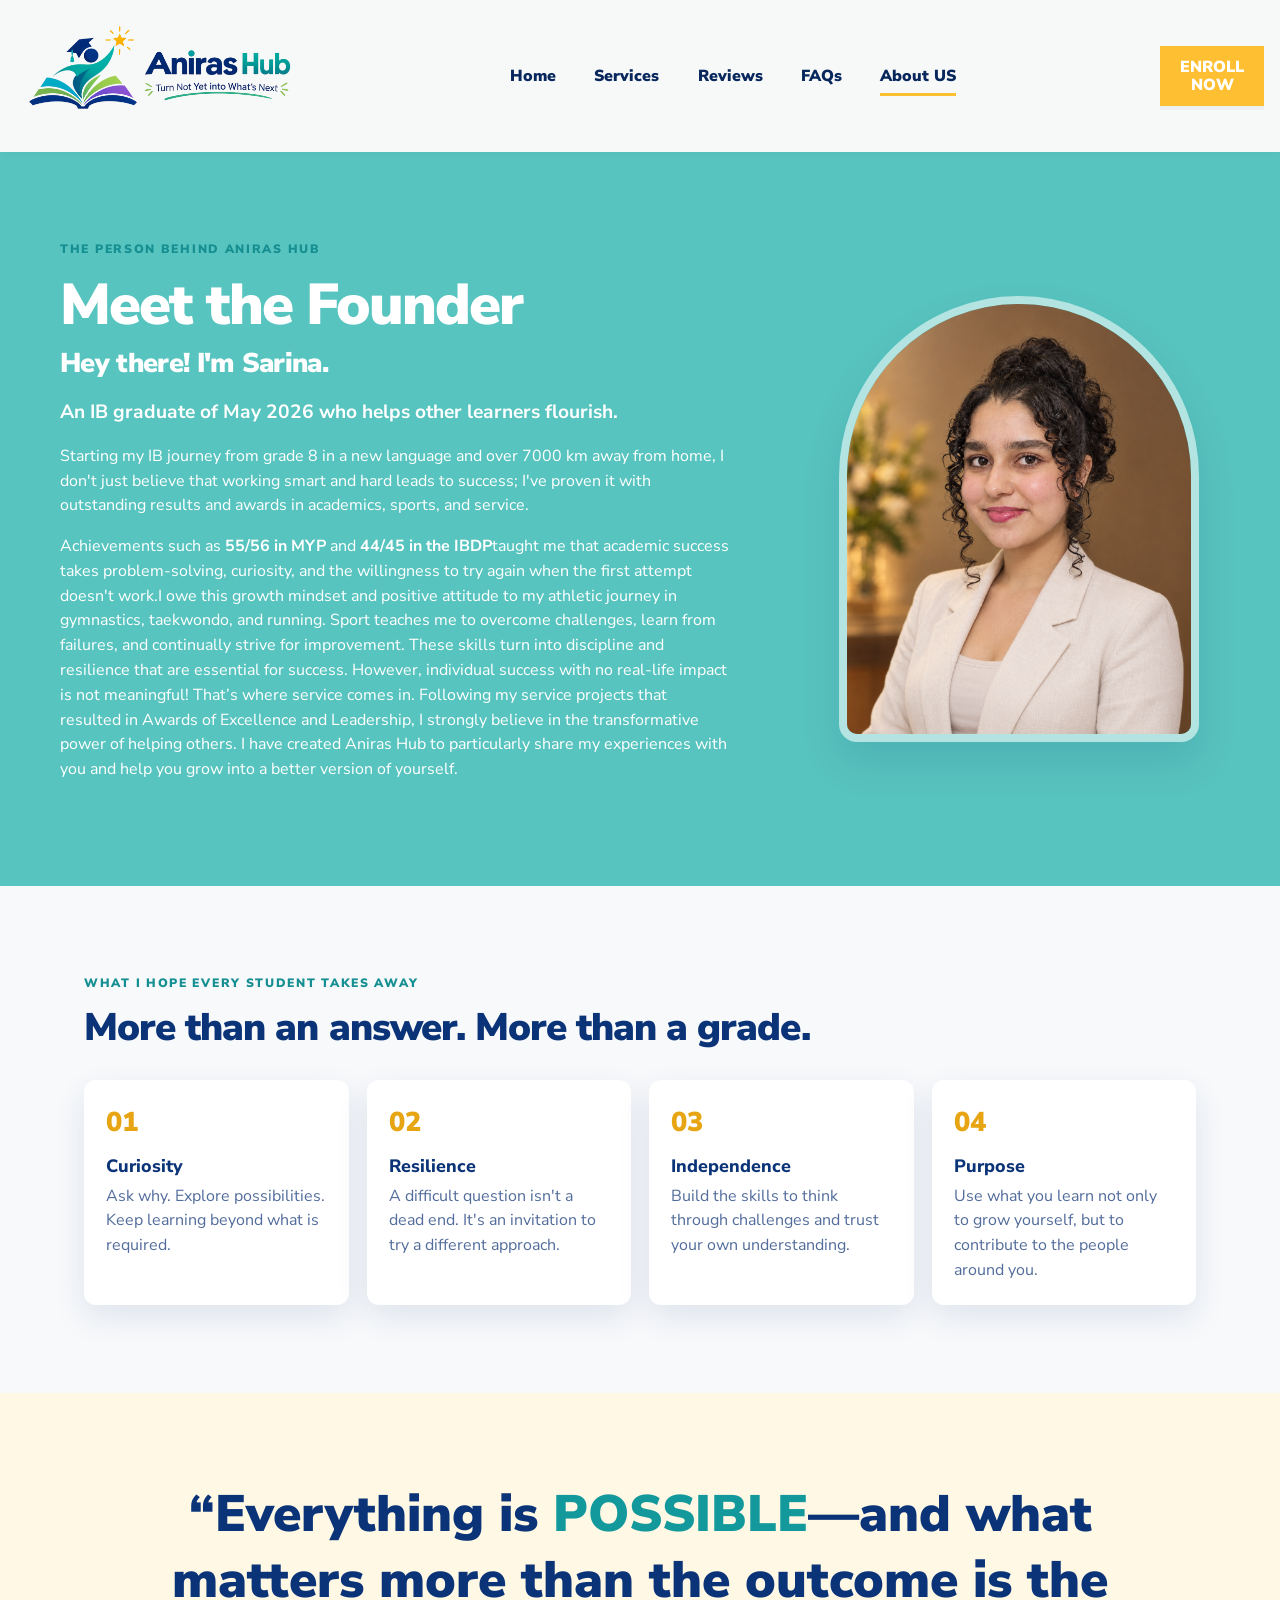
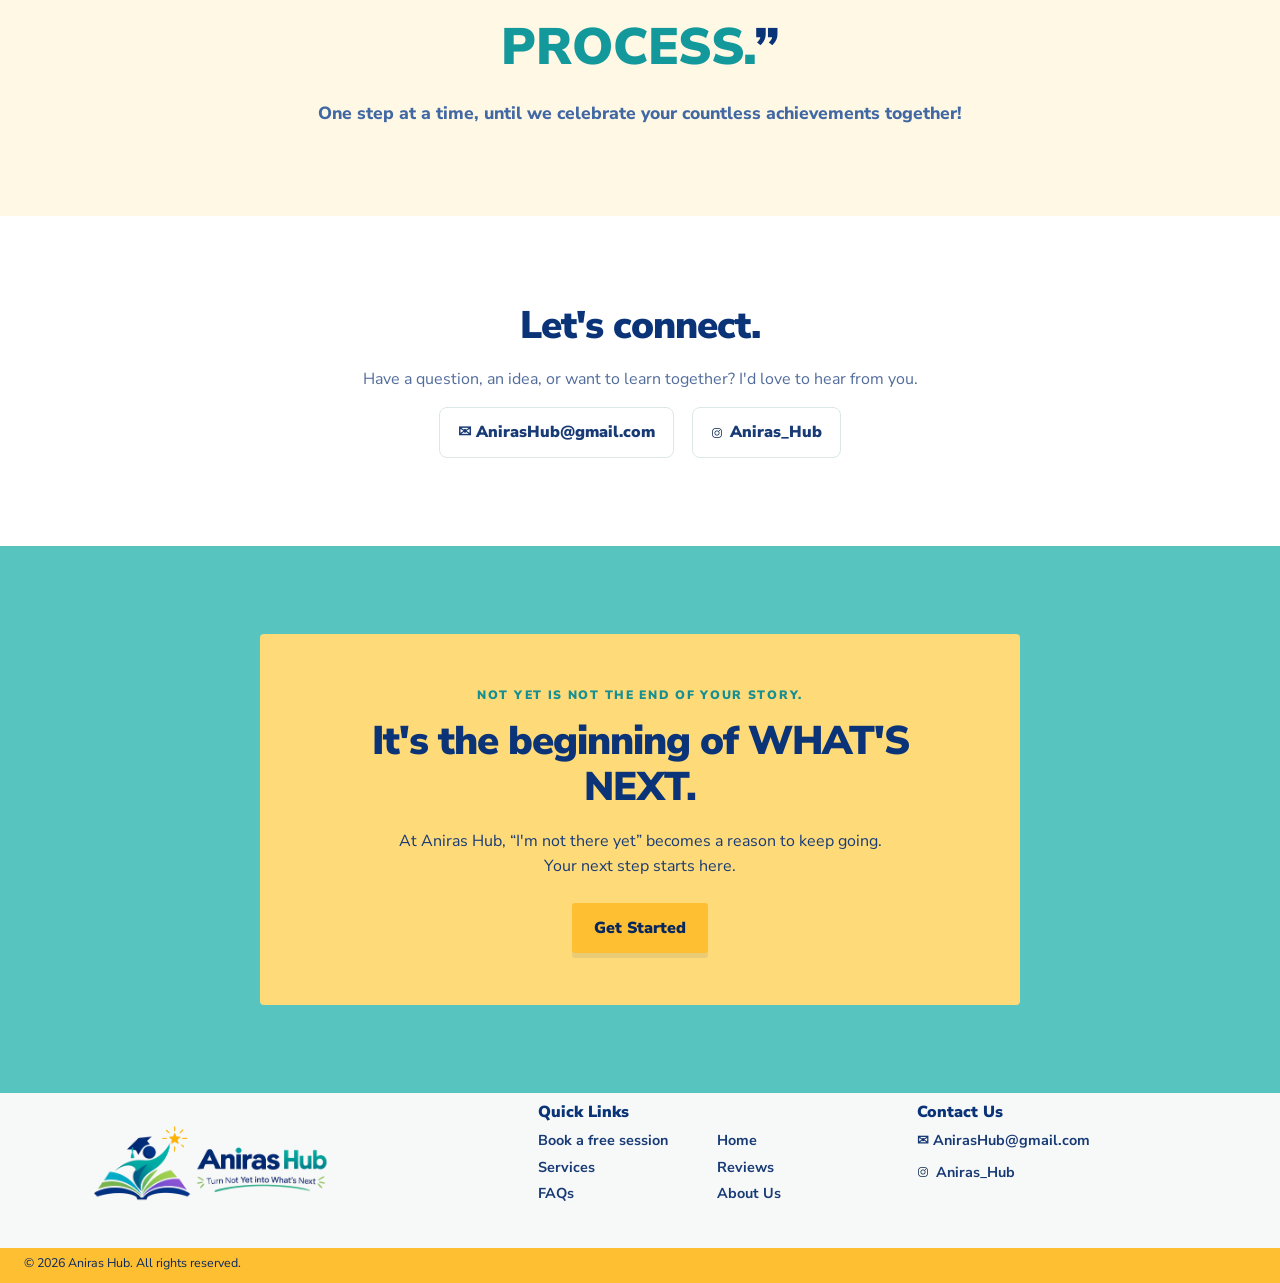
==== commit 230822e5: "Update about.html" ====
--- a/about.html
+++ b/about.html
@@ -1,34 +1,112 @@
 <!doctype html>
-<html lang="en"><head><meta charset="utf-8"><meta name="viewport" content="width=device-width, initial-scale=1"><meta name="description" content="Meet Sarina, founder of Aniras Hub, and discover the values behind the learning platform."><title>About Us | Aniras Hub</title><link rel="icon" href="assets/aniras-hub-logo.png"><link rel="preconnect" href="https://fonts.googleapis.com"><link rel="preconnect" href="https://fonts.gstatic.com" crossorigin><link href="https://fonts.googleapis.com/css2?family=Nunito+Sans:wght@400;500;600;700;800;900&display=swap" rel="stylesheet"><link rel="stylesheet" href="styles.css"><script src="script.js" defer></script></head><body><div id="site-header"></div><main>
-<section class="about-hero section-pad"><div class="about-hero-copy"><p class="eyebrow">THE PERSON BEHIND ANIRAS HUB</p><h1>Meet the Founder</h1><h2>Hey there! I'm Sarina.</h2><p class="lead">An IB graduate of May 2026 who helps other learners flourish.</p><p>Starting my IB journey from grade 8 in a new language and over 7000 km away from home, I don't just believe that working smart and hard leads to success; I've proven it with outstanding results and awards in academics, sports, and service.</p><p>Achievements such as <strong>55/56 in MYP</strong> and <strong>44/45 in the IBDP</strong>taught me that academic success takes problem-solving, curiosity, and the willingness to try again when the first attempt doesn't work.I owe this growth mindset and positive attitude to my athletic journey in gymnastics, taekwondo, and running. Sport teaches me to overcome challenges, learn from failures, and continually strive for improvement. These skills turn into discipline and resilience that are essential for success. However, individual success with no real-life impact is not meaningful! That’s where service comes in. Following my service projects that resulted in Awards of Excellence and Leadership, I strongly believe in the transformative power of helping others. I have created Aniras Hub to particularly share my experiences with you and help you grow into a better version of yourself.</p></div><div class="founder-photo-frame"><!-- FOUNDER PHOTO: replace assets/founder-sarina.png with your preferred photo, or update this src. --><img src="assets/founder-sarina.png" alt="Sarina, founder of Aniras Hub"></div></section>
-<section class="values-section section-pad"><div class="container"><p class="eyebrow">WHAT I HOPE EVERY STUDENT TAKES AWAY</p><h2>More than an answer. More than a grade.</h2><div class="values-grid"><article><span>01</span><h3>Curiosity</h3><p>Ask why. Explore possibilities. Keep learning beyond what is required.</p></article><article><span>02</span><h3>Resilience</h3><p>A difficult question isn't a dead end. It's an invitation to try a different approach.</p></article><article><span>03</span><h3>Independence</h3><p>Build the skills to think through challenges and trust your own understanding.</p></article><article><span>04</span><h3>Purpose</h3><p>Use what you learn not only to grow yourself, but to contribute to the people around you.</p></article></div></div></section>
-<section class="quote-section section-pad"><div class="container"><p class="quote-large">“Everything is <span>POSSIBLE</span>—and what matters more than the outcome is the <span>PROCESS.</span>”</p><p class="quote-small">One step at a time, until we celebrate your countless achievements together!</p></div></section>
+<html lang="en">
+<head>
+    <meta charset="utf-8">
+    <meta name="viewport" content="width=device-width, initial-scale=1">
+    <meta name="description" content="Meet Sarina, founder of Aniras Hub, and discover the values behind the learning platform.">
+    <title>About Us | Aniras Hub</title>
+    <link rel="icon" href="assets/aniras-hub-logo.png">
+    <link rel="preconnect" href="https://fonts.googleapis.com">
+    <link rel="preconnect" href="https://fonts.gstatic.com" crossorigin>
+    <link href="https://fonts.googleapis.com/css2?family=Nunito+Sans:wght@400;500;600;700;800;900&display=swap" rel="stylesheet">
+    <link rel="stylesheet" href="styles.css">
+    <script src="script.js" defer></script>
+</head>
 
-  
-<section class="about-contact section-pad">
-    <div class="container">
-        <h2>Let's connect.</h2>
-        <p>Have a question, an idea, or want to learn together? I'd love to hear from you.</p>
+<body>
+    <div id="site-header"></div>
 
-        <div class="contact-links">
-            <a href="mailto:AnirasHub@gmail.com">
-                ✉ AnirasHub@gmail.com
-            </a>
+    <main>
+        <section class="about-hero section-pad">
+            <div class="about-hero-copy">
+                <p class="eyebrow">THE PERSON BEHIND ANIRAS HUB</p>
+                <h1>Meet the Founder</h1>
+                <h2>Hey there! I'm Sarina.</h2>
+                <p class="lead">An IB graduate of May 2026 who helps other learners flourish.</p>
+                <p>Starting my IB journey from grade 8 in a new language and over 7000 km away from home, I don't just believe that working smart and hard leads to success; I've proven it with outstanding results and awards in academics, sports, and service.</p>
+                <p>Achievements such as <strong>55/56 in MYP</strong> and <strong>44/45 in the IBDP</strong>taught me that academic success takes problem-solving, curiosity, and the willingness to try again when the first attempt doesn't work.I owe this growth mindset and positive attitude to my athletic journey in gymnastics, taekwondo, and running. Sport teaches me to overcome challenges, learn from failures, and continually strive for improvement. These skills turn into discipline and resilience that are essential for success. However, individual success with no real-life impact is not meaningful! That’s where service comes in. Following my service projects that resulted in Awards of Excellence and Leadership, I strongly believe in the transformative power of helping others. I have created Aniras Hub to particularly share my experiences with you and help you grow into a better version of yourself.</p>
+            </div>
 
-            <a href="https://www.instagram.com/Aniras_Hub/"
-               target="_blank"
-               rel="noopener">
-                <img
-                    src="assets/insta-logo.png"
-                    alt=""
-                    class="instagram-icon"
-                >
-                <span>Aniras_Hub</span>
-            </a>
-        </div>
-    </div>
-</section>
+            <div class="founder-photo-frame">
+                <!-- FOUNDER PHOTO: replace assets/founder-sarina.png with your preferred photo, or update this src. -->
+                <img src="assets/founder-sarina.png" alt="Sarina, founder of Aniras Hub">
+            </div>
+        </section>
 
-  
-<section class="about-final-cta section-pad"><div class="cta-panel"><p class="eyebrow">NOT YET IS NOT THE END OF YOUR STORY.</p><h2>It's the beginning of WHAT'S NEXT.</h2><p>At Aniras Hub, “I'm not there yet” becomes a reason to keep going.<br> Your next step starts here.</p><a class="button button-yellow" href="https://forms.gle/1qeqk1FDT8qyGmPd8" target="_blank" rel="noopener">Get Started</a></div></section>
-</main><div id="site-footer"></div></body></html>
+        <section class="values-section section-pad">
+            <div class="container">
+                <p class="eyebrow">WHAT I HOPE EVERY STUDENT TAKES AWAY</p>
+                <h2>More than an answer. More than a grade.</h2>
+
+                <div class="values-grid">
+                    <article>
+                        <span>01</span>
+                        <h3>Curiosity</h3>
+                        <p>Ask why. Explore possibilities. Keep learning beyond what is required.</p>
+                    </article>
+
+                    <article>
+                        <span>02</span>
+                        <h3>Resilience</h3>
+                        <p>A difficult question isn't a dead end. It's an invitation to try a different approach.</p>
+                    </article>
+
+                    <article>
+                        <span>03</span>
+                        <h3>Independence</h3>
+                        <p>Build the skills to think through challenges and trust your own understanding.</p>
+                    </article>
+
+                    <article>
+                        <span>04</span>
+                        <h3>Purpose</h3>
+                        <p>Use what you learn not only to grow yourself, but to contribute to the people around you.</p>
+                    </article>
+                </div>
+            </div>
+        </section>
+
+        <section class="quote-section section-pad">
+            <div class="container">
+                <p class="quote-large">“Everything is <span>POSSIBLE</span>—and what matters more than the outcome is the <span>PROCESS.</span>”</p>
+                <p class="quote-small">One step at a time, until we celebrate your countless achievements together!</p>
+            </div>
+        </section>
+
+        <section class="about-contact section-pad">
+            <div class="container">
+                <h2>Let's connect.</h2>
+                <p>Have a question, an idea, or want to learn together? I'd love to hear from you.</p>
+
+                <div class="contact-links">
+                    <a href="mailto:AnirasHub@gmail.com">
+                        ✉ AnirasHub@gmail.com
+                    </a>
+
+                    <a href="https://www.instagram.com/Aniras_Hub/"
+                       target="_blank"
+                       rel="noopener">
+                        <img
+                            src="assets/insta-logo.png"
+                            alt=""
+                            class="instagram-icon"
+                        >
+                        <span>Aniras_Hub</span>
+                    </a>
+                </div>
+            </div>
+        </section>
+
+        <section class="about-final-cta section-pad">
+            <div class="cta-panel">
+                <p class="eyebrow">NOT YET IS NOT THE END OF YOUR STORY.</p>
+                <h2>It's the beginning of WHAT'S NEXT.</h2>
+                <p>At Aniras Hub, “I'm not there yet” becomes a reason to keep going.<br> Your next step starts here.</p>
+                <a class="button button-yellow" href="https://forms.gle/1qeqk1FDT8qyGmPd8" target="_blank" rel="noopener">Get Started</a>
+            </div>
+        </section>
+    </main>
+
+    <div id="site-footer"></div>
+</body>
+</html>
--- a/styles.css
+++ b/styles.css
@@ -1361,9 +1361,9 @@
 .contact-list a img,
 .contact-list a .instagram-icon {
     display: block;
-    flex: 0 0 16px;
-    width: 16px;
-    height: 16px;
+    flex: 0 0 12px;
+    width: 12px;
+    height: 12px;
 }
 
 /* Keep contact links on one line on mobile */
@@ -1375,9 +1375,9 @@
 
 /* Instagram icon: dark blue to match the contact text */
 .instagram-icon {
-    width: 16px;
-    height: 16px;
-    flex: 0 0 16px;
+    width: 12px;
+    height: 12px;
+    flex: 0 0 12px;
     object-fit: contain;
     filter: brightness(0) saturate(100%)
             invert(12%) sepia(43%)
@@ -1385,3 +1385,13 @@
             brightness(91%) contrast(103%);
 }
 
+
+/* About page: align Instagram icon and text inside the button */
+.contact-links a {
+    display: inline-flex;
+    flex-direction: row;
+    align-items: center;
+    justify-content: center;
+    flex-wrap: nowrap;
+    gap: 7px;
+}
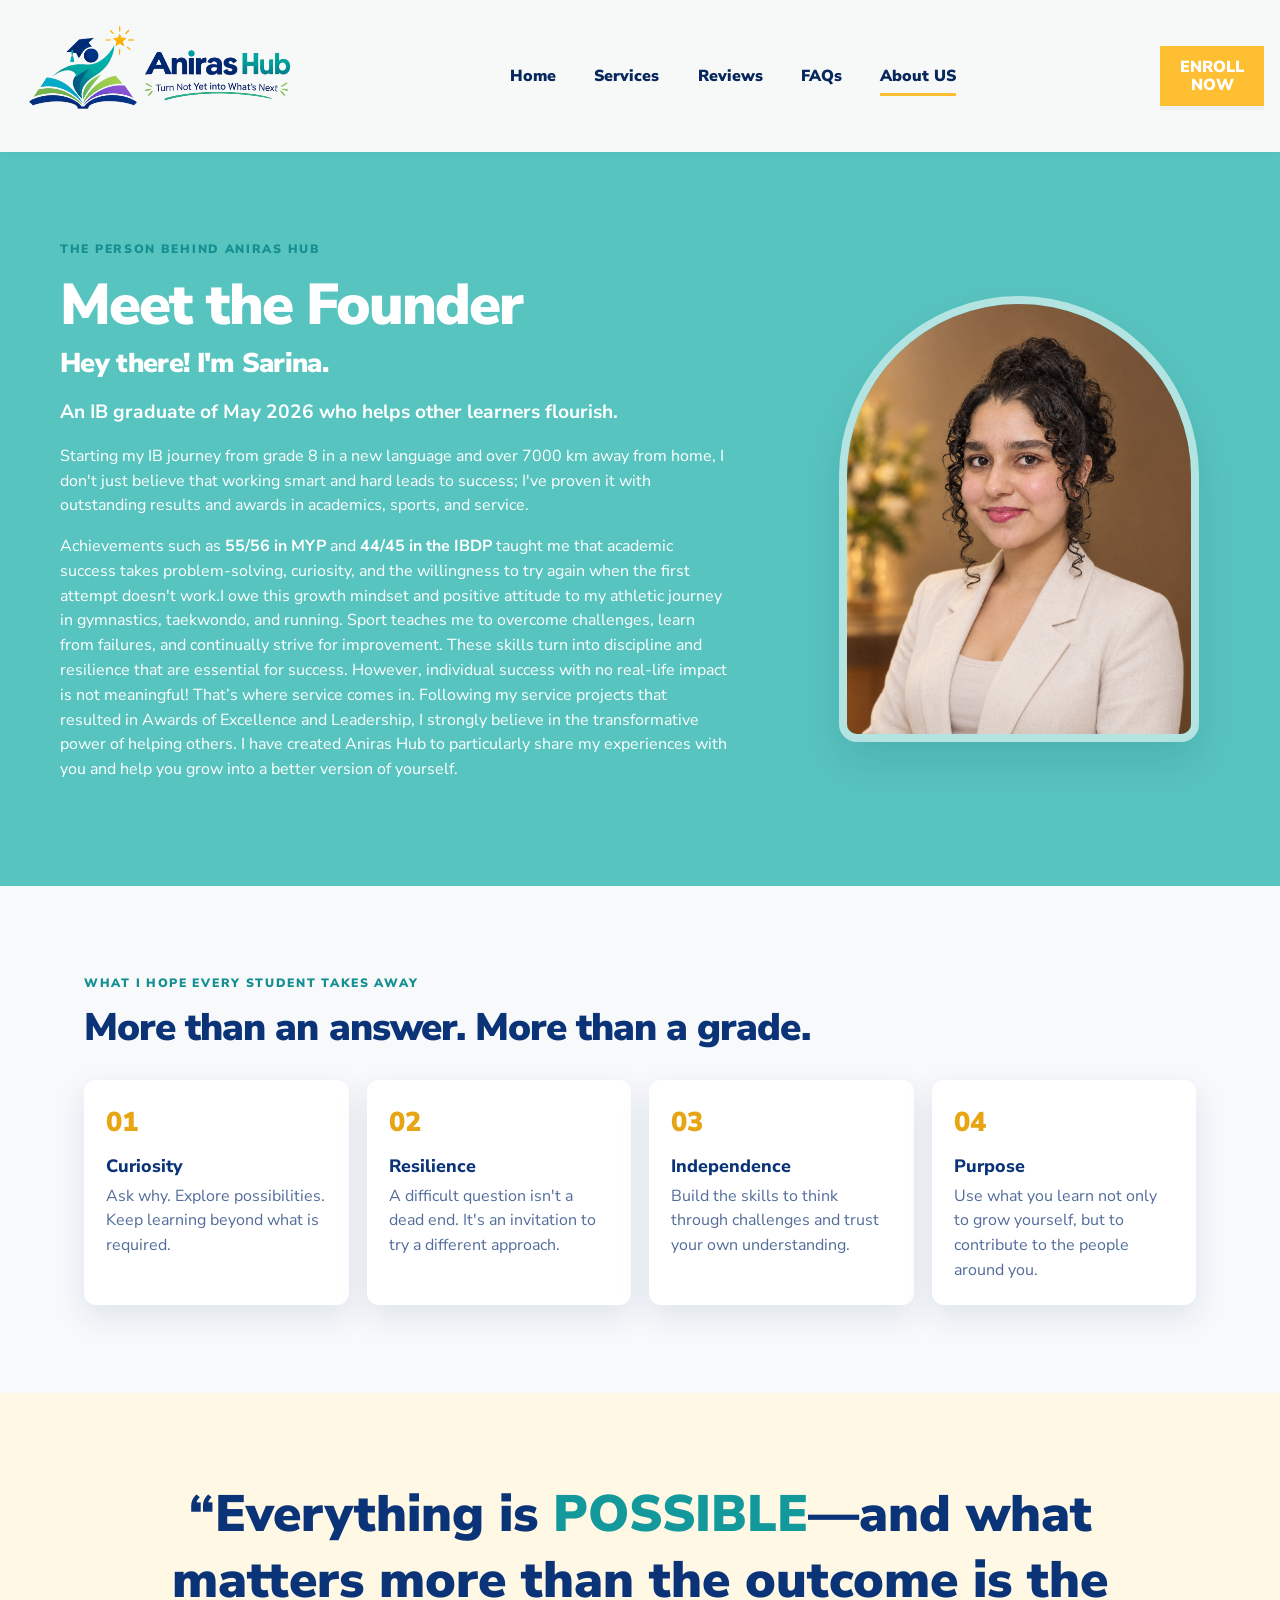
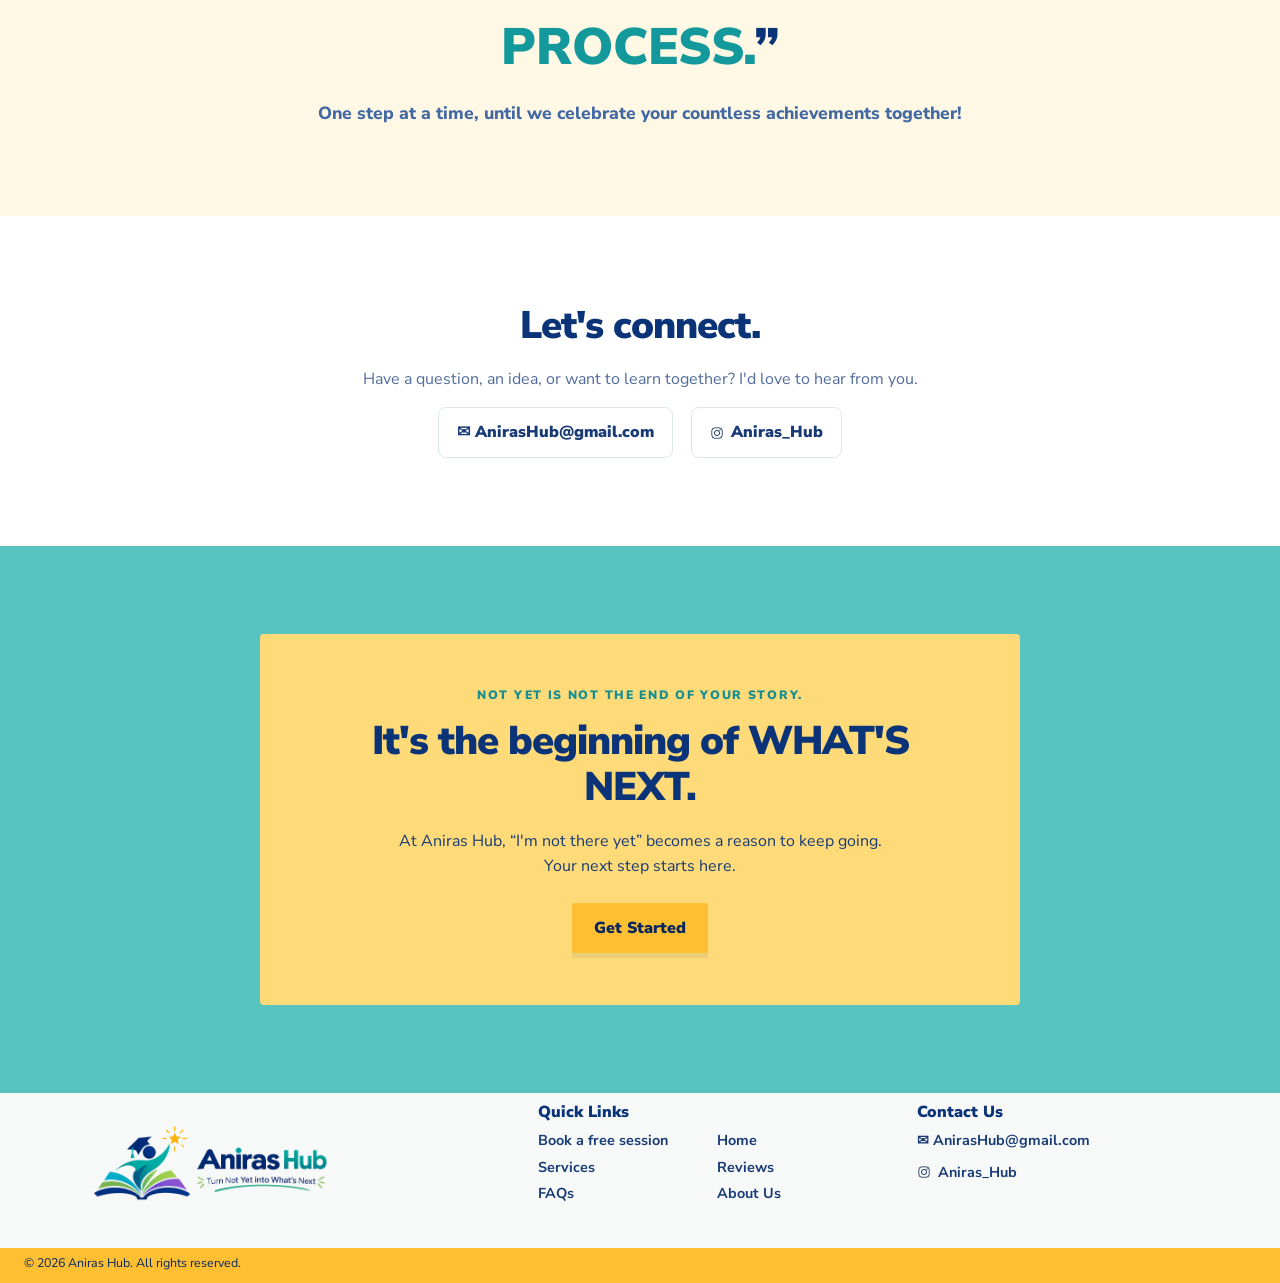
==== commit ccf68549: "Update about.html" ====
--- a/about.html
+++ b/about.html
@@ -24,7 +24,7 @@
                 <h2>Hey there! I'm Sarina.</h2>
                 <p class="lead">An IB graduate of May 2026 who helps other learners flourish.</p>
                 <p>Starting my IB journey from grade 8 in a new language and over 7000 km away from home, I don't just believe that working smart and hard leads to success; I've proven it with outstanding results and awards in academics, sports, and service.</p>
-                <p>Achievements such as <strong>55/56 in MYP</strong> and <strong>44/45 in the IBDP</strong>taught me that academic success takes problem-solving, curiosity, and the willingness to try again when the first attempt doesn't work.I owe this growth mindset and positive attitude to my athletic journey in gymnastics, taekwondo, and running. Sport teaches me to overcome challenges, learn from failures, and continually strive for improvement. These skills turn into discipline and resilience that are essential for success. However, individual success with no real-life impact is not meaningful! That’s where service comes in. Following my service projects that resulted in Awards of Excellence and Leadership, I strongly believe in the transformative power of helping others. I have created Aniras Hub to particularly share my experiences with you and help you grow into a better version of yourself.</p>
+                <p>Achievements such as <strong>55/56 in MYP</strong> and <strong>44/45 in the IBDP</strong> taught me that academic success takes problem-solving, curiosity, and the willingness to try again when the first attempt doesn't work.I owe this growth mindset and positive attitude to my athletic journey in gymnastics, taekwondo, and running. Sport teaches me to overcome challenges, learn from failures, and continually strive for improvement. These skills turn into discipline and resilience that are essential for success. However, individual success with no real-life impact is not meaningful! That’s where service comes in. Following my service projects that resulted in Awards of Excellence and Leadership, I strongly believe in the transformative power of helping others. I have created Aniras Hub to particularly share my experiences with you and help you grow into a better version of yourself.</p>
             </div>
 
             <div class="founder-photo-frame">
--- a/styles.css
+++ b/styles.css
@@ -1361,9 +1361,9 @@
 .contact-list a img,
 .contact-list a .instagram-icon {
     display: block;
-    flex: 0 0 12px;
-    width: 12px;
-    height: 12px;
+    flex: 0 0 14px;
+    width: 14px;
+    height: 14px;
 }
 
 /* Keep contact links on one line on mobile */
@@ -1375,9 +1375,9 @@
 
 /* Instagram icon: dark blue to match the contact text */
 .instagram-icon {
-    width: 12px;
-    height: 12px;
-    flex: 0 0 12px;
+    width: 14px;
+    height: 14px;
+    flex: 0 0 14px;
     object-fit: contain;
     filter: brightness(0) saturate(100%)
             invert(12%) sepia(43%)
